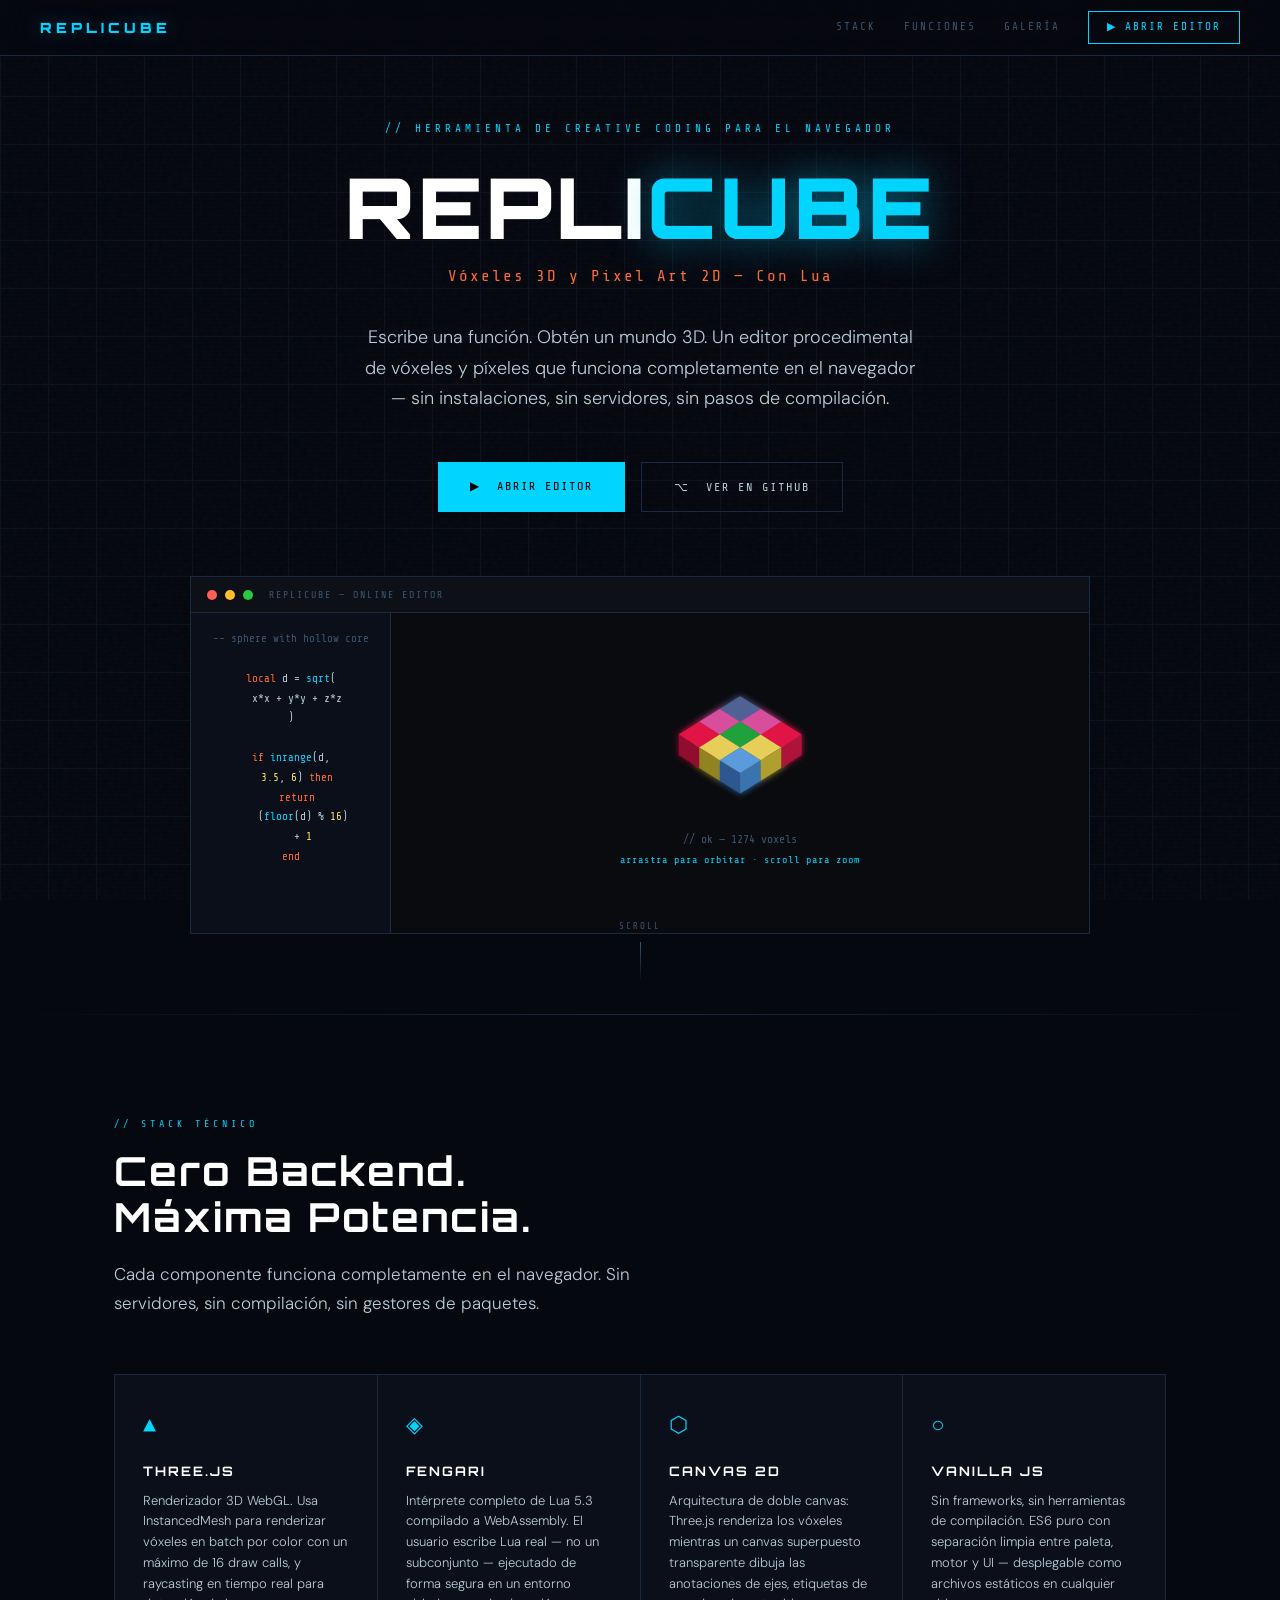
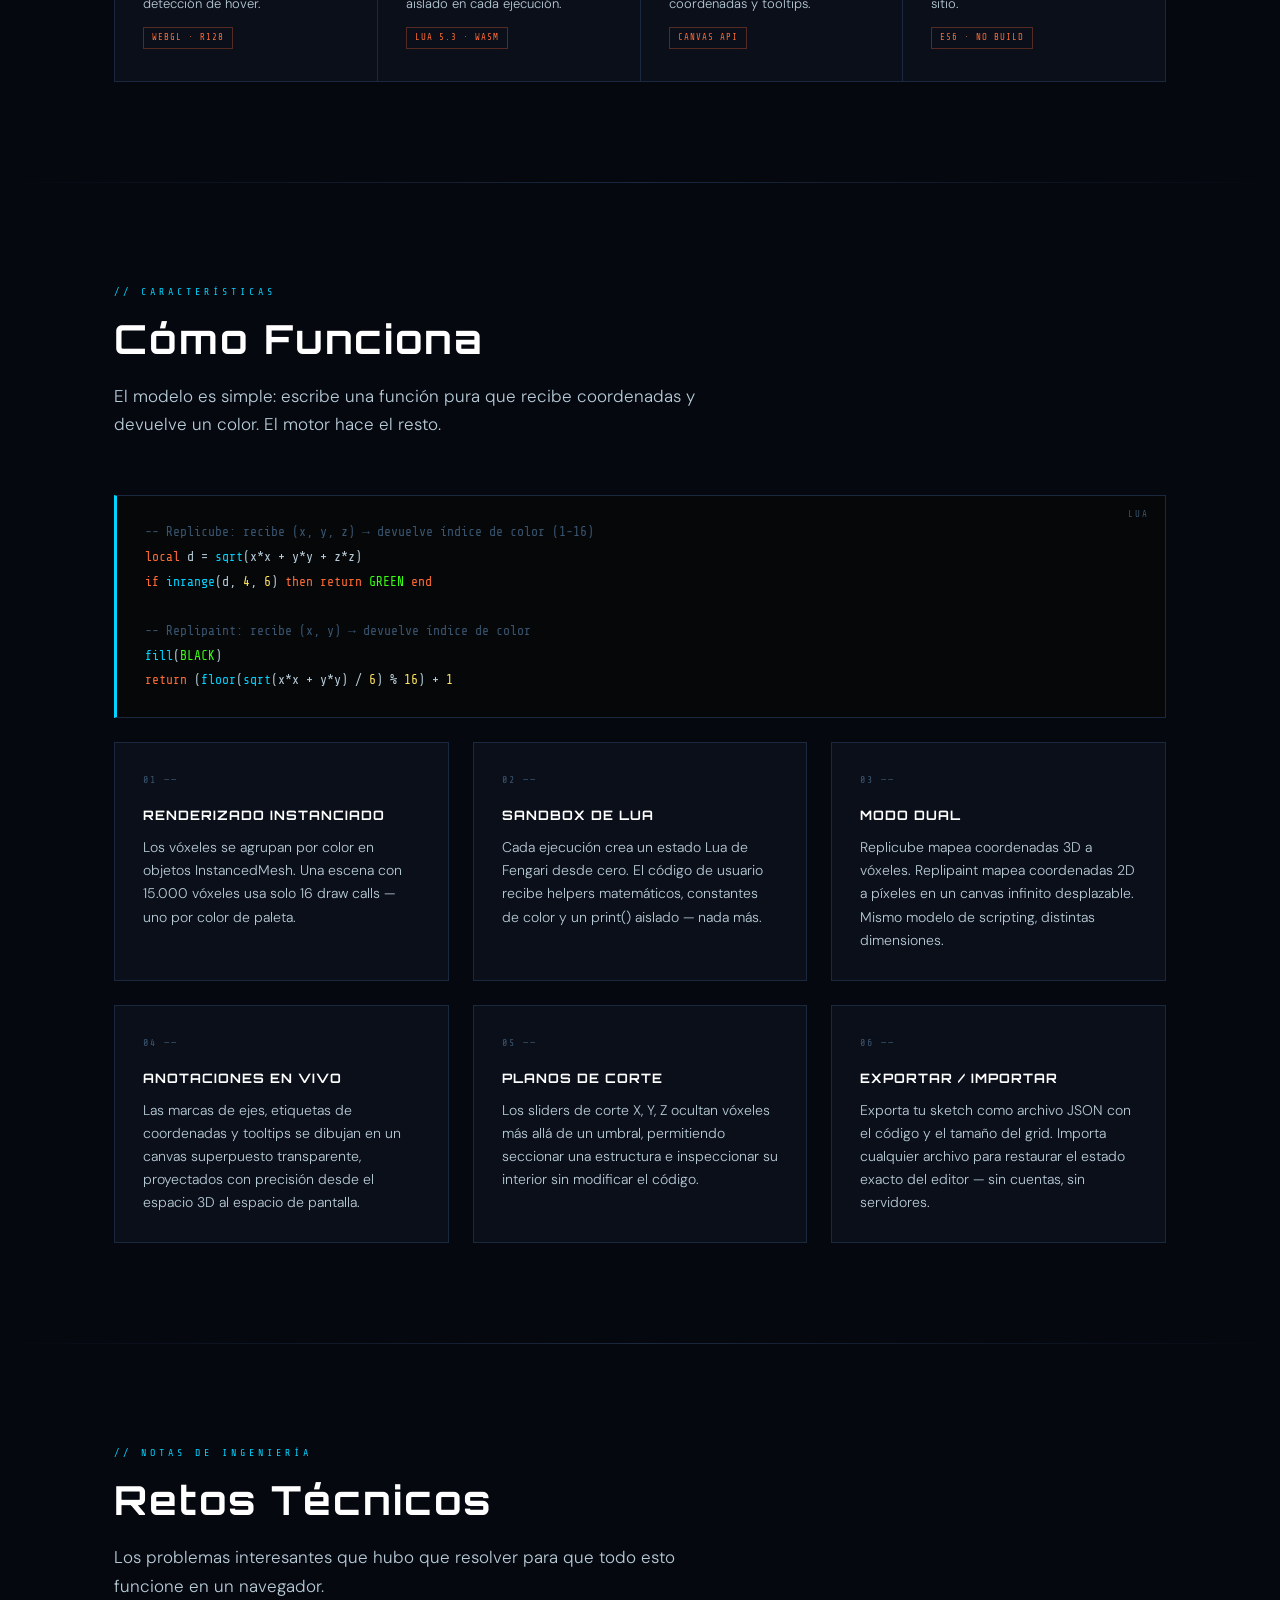
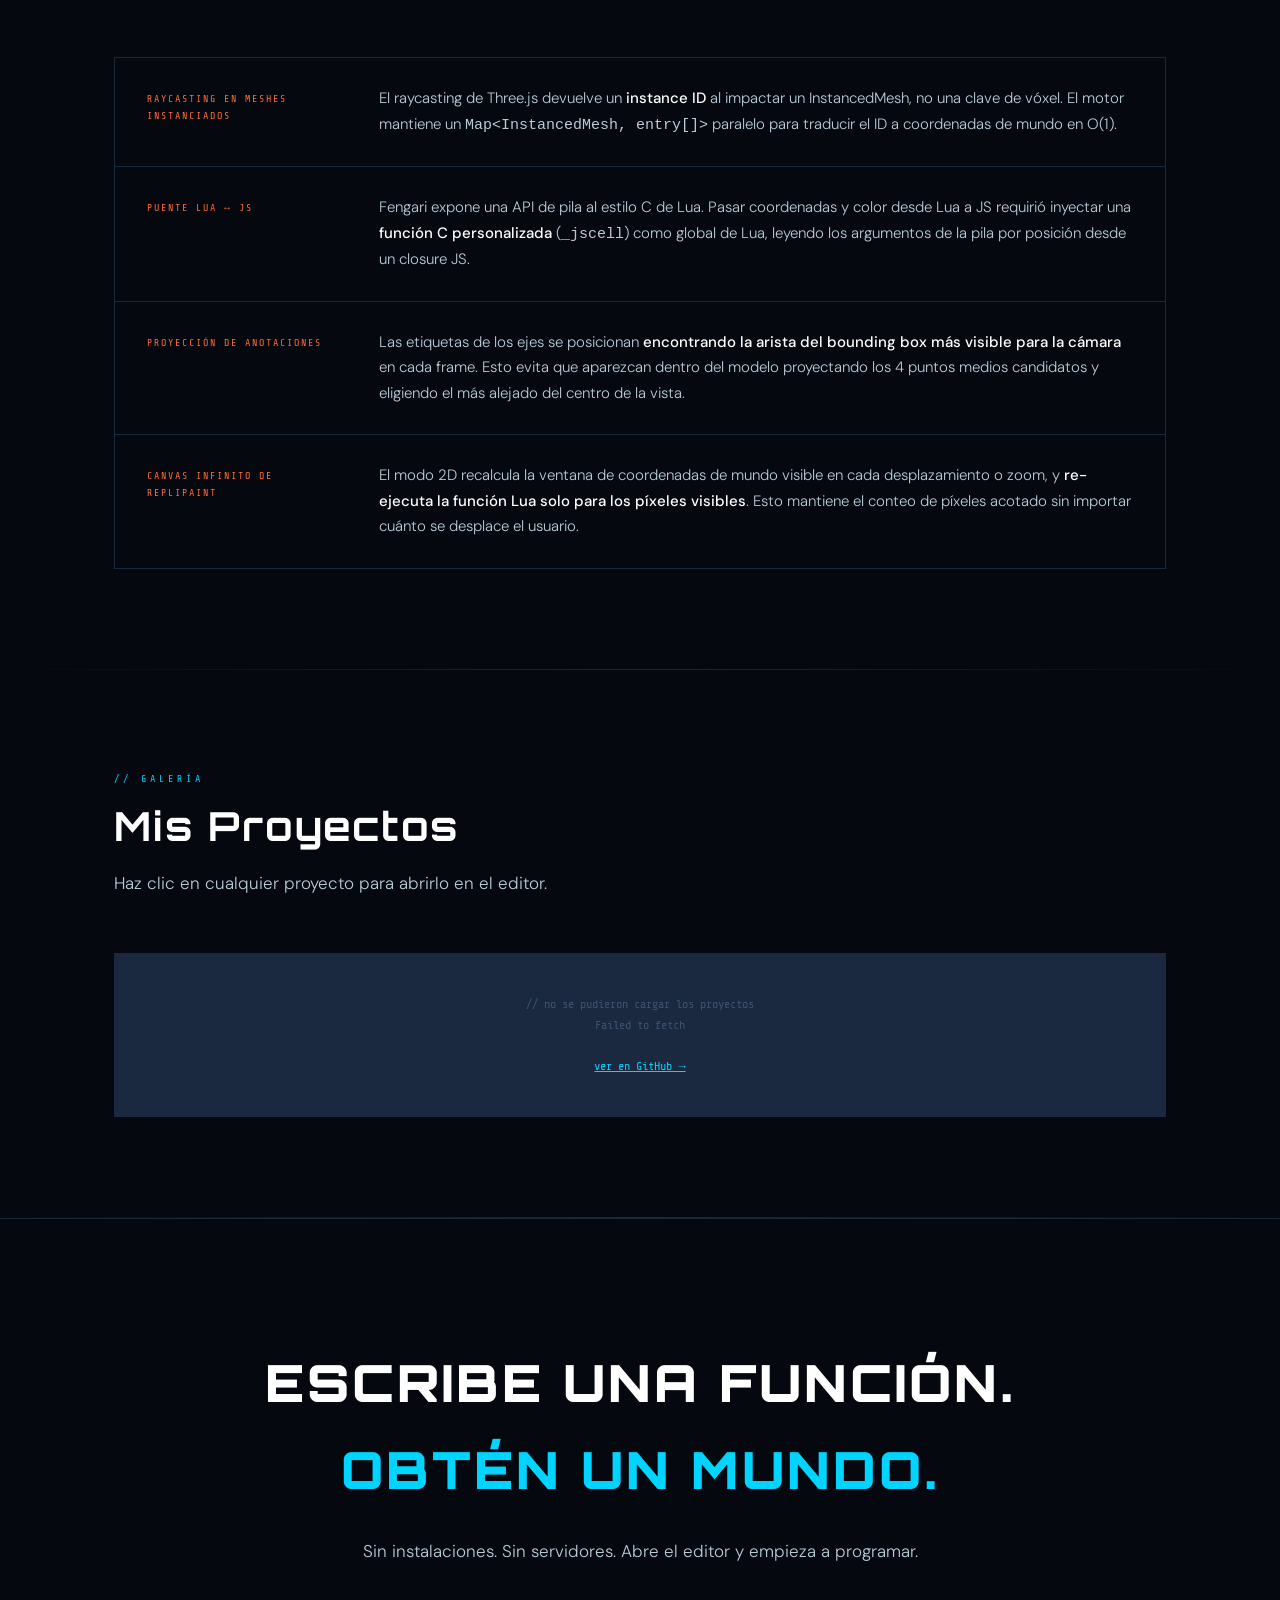
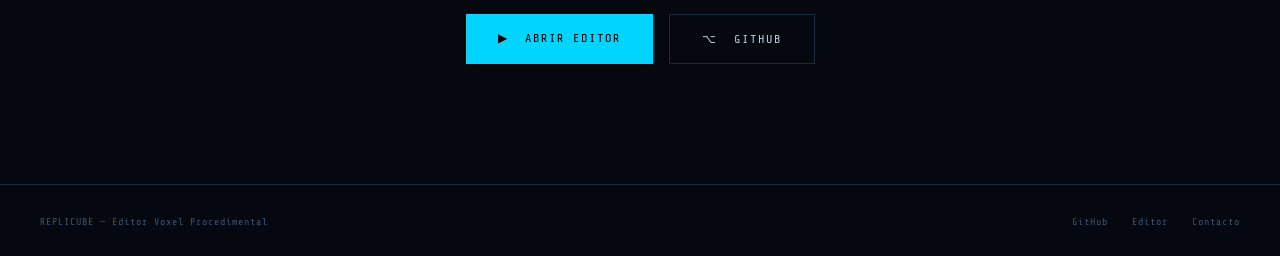
==== index.html @ 1201d5c5 "Traducción y fix en la galería de ejemplos" ====
<!DOCTYPE html>
<html lang="es">
<head>
<meta charset="UTF-8">
<meta name="viewport" content="width=device-width, initial-scale=1.0">
<title>Replicube — Editor Voxel y Pixel Procedimental</title>
<meta name="description" content="Editor procedimental de vóxeles 3D y píxeles 2D con scripting Lua, Three.js y WebGL. Sin instalación, funciona en el navegador.">
<link rel="preconnect" href="https://fonts.googleapis.com">
<link href="https://fonts.googleapis.com/css2?family=Orbitron:wght@700;900&family=Share+Tech+Mono&family=DM+Sans:wght@300;400;500&display=swap" rel="stylesheet">
<style>
*, *::before, *::after { box-sizing: border-box; margin: 0; padding: 0; }

:root {
  --bg:       #060810;
  --bg2:      #0b0f1a;
  --bg3:      #0f1520;
  --border:   #1a2840;
  --accent:   #00d4ff;
  --accent2:  #ff6b35;
  --green:    #39ff14;
  --text:     #b8ccd8;
  --dim:      #3a5570;
  --mono:     'Share Tech Mono', monospace;
  --title:    'Orbitron', sans-serif;
  --body:     'DM Sans', sans-serif;
}

html { scroll-behavior: smooth; }

body {
  background: var(--bg);
  color: var(--text);
  font-family: var(--body);
  font-size: 16px;
  line-height: 1.7;
  overflow-x: hidden;
}

/* ── NOISE OVERLAY ── */
body::before {
  content: '';
  position: fixed; inset: 0;
  background-image: url("data:image/svg+xml,%3Csvg viewBox='0 0 200 200' xmlns='http://www.w3.org/2000/svg'%3E%3Cfilter id='n'%3E%3CfeTurbulence type='fractalNoise' baseFrequency='0.9' numOctaves='4' stitchTiles='stitch'/%3E%3C/filter%3E%3Crect width='100%25' height='100%25' filter='url(%23n)' opacity='1'/%3E%3C/svg%3E");
  opacity: 0.025;
  pointer-events: none;
  z-index: 0;
}

/* ── SCANLINE ── */
body::after {
  content: '';
  position: fixed; inset: 0;
  background: repeating-linear-gradient(0deg, transparent, transparent 2px, rgba(0,0,0,0.03) 2px, rgba(0,0,0,0.03) 4px);
  pointer-events: none;
  z-index: 0;
}

/* ── GRID BACKGROUND ── */
.grid-bg {
  position: fixed; inset: 0;
  background-image:
    linear-gradient(var(--border) 1px, transparent 1px),
    linear-gradient(90deg, var(--border) 1px, transparent 1px);
  background-size: 48px 48px;
  opacity: 0.35;
  pointer-events: none;
  z-index: 0;
}

/* ── NAV ── */
nav {
  position: fixed; top: 0; left: 0; right: 0;
  height: 56px;
  display: flex; align-items: center; justify-content: space-between;
  padding: 0 40px;
  border-bottom: 1px solid var(--border);
  background: rgba(6,8,16,0.85);
  backdrop-filter: blur(12px);
  z-index: 100;
}

.nav-logo {
  font-family: var(--title);
  font-size: 14px;
  font-weight: 900;
  letter-spacing: 4px;
  color: var(--accent);
  text-decoration: none;
  text-shadow: 0 0 20px rgba(0,212,255,0.4);
}

.nav-links { display: flex; gap: 28px; align-items: center; }

.nav-links a {
  font-family: var(--mono);
  font-size: 11px;
  letter-spacing: 2px;
  text-transform: uppercase;
  color: var(--dim);
  text-decoration: none;
  transition: color .2s;
}
.nav-links a:hover { color: var(--accent); }

.nav-cta {
  font-family: var(--mono);
  font-size: 11px;
  letter-spacing: 2px;
  text-transform: uppercase;
  color: var(--accent) !important;
  border: 1px solid var(--accent);
  padding: 6px 18px;
  transition: background .2s, box-shadow .2s !important;
}
.nav-cta:hover {
  background: rgba(0,212,255,0.1) !important;
  box-shadow: 0 0 16px rgba(0,212,255,0.2) !important;
}

/* ── HERO ── */
.hero {
  position: relative;
  min-height: 100vh;
  display: flex; flex-direction: column;
  align-items: center; justify-content: center;
  text-align: center;
  padding: 120px 24px 80px;
  z-index: 1;
}

.hero-eyebrow {
  font-family: var(--mono);
  font-size: 11px;
  letter-spacing: 4px;
  text-transform: uppercase;
  color: var(--accent);
  margin-bottom: 24px;
  opacity: 0;
  animation: fadeUp .8s .2s forwards;
}

.hero-title {
  font-family: var(--title);
  font-size: clamp(40px, 7vw, 84px);
  font-weight: 900;
  letter-spacing: 4px;
  line-height: 1.05;
  color: #fff;
  margin-bottom: 12px;
  opacity: 0;
  animation: fadeUp .8s .35s forwards;
}

.hero-title span {
  color: var(--accent);
  text-shadow: 0 0 40px rgba(0,212,255,0.5);
}

.hero-subtitle-mono {
  font-family: var(--mono);
  font-size: clamp(12px, 1.5vw, 16px);
  color: var(--accent2);
  letter-spacing: 2px;
  margin-bottom: 32px;
  opacity: 0;
  animation: fadeUp .8s .5s forwards;
}

.hero-desc {
  font-size: 18px;
  font-weight: 300;
  color: var(--text);
  max-width: 560px;
  margin: 0 auto 48px;
  opacity: 0;
  animation: fadeUp .8s .65s forwards;
}

.hero-actions {
  display: flex; gap: 16px; flex-wrap: wrap; justify-content: center;
  opacity: 0;
  animation: fadeUp .8s .8s forwards;
}

.btn-primary {
  font-family: var(--mono);
  font-size: 12px;
  letter-spacing: 2px;
  text-transform: uppercase;
  color: #000;
  background: var(--accent);
  border: none;
  padding: 14px 32px;
  cursor: pointer;
  text-decoration: none;
  display: inline-block;
  transition: box-shadow .2s, transform .15s;
}
.btn-primary:hover {
  box-shadow: 0 0 30px rgba(0,212,255,0.5);
  transform: translateY(-1px);
}

.btn-secondary {
  font-family: var(--mono);
  font-size: 12px;
  letter-spacing: 2px;
  text-transform: uppercase;
  color: var(--text);
  background: transparent;
  border: 1px solid var(--border);
  padding: 14px 32px;
  cursor: pointer;
  text-decoration: none;
  display: inline-block;
  transition: border-color .2s, color .2s;
}
.btn-secondary:hover { border-color: var(--accent); color: var(--accent); }

/* ── EDITOR PREVIEW FRAME ── */
.preview-frame {
  position: relative;
  width: min(900px, 92vw);
  margin: 64px auto 0;
  opacity: 0;
  animation: fadeUp .8s 1s forwards;
}

.preview-window {
  background: var(--bg2);
  border: 1px solid var(--border);
  overflow: hidden;
}

.preview-titlebar {
  height: 36px;
  background: #0d1117;
  border-bottom: 1px solid var(--border);
  display: flex; align-items: center;
  padding: 0 16px;
  gap: 8px;
}

.preview-dot {
  width: 10px; height: 10px;
  border-radius: 50%;
}

.preview-titlebar-text {
  font-family: var(--mono);
  font-size: 10px;
  letter-spacing: 2px;
  color: var(--dim);
  margin-left: 8px;
}

.preview-body {
  display: grid;
  grid-template-columns: 200px 1fr;
  height: 320px;
}

.preview-editor-pane {
  border-right: 1px solid var(--border);
  padding: 16px;
  font-family: var(--mono);
  font-size: 11px;
  line-height: 1.8;
  overflow: hidden;
}

.code-comment { color: #3a5570; }
.code-keyword { color: #ff6b35; }
.code-fn { color: #00d4ff; }
.code-number { color: #ffe461; }
.code-string { color: #39ff14; }

.preview-viewport {
  background: #090b0f;
  display: flex; align-items: center; justify-content: center;
  position: relative;
  overflow: hidden;
}

.voxel-preview-svg { width: 80%; height: 80%; }

/* ── SCROLL INDICATOR ── */
.scroll-hint {
  position: absolute;
  bottom: 32px; left: 50%;
  transform: translateX(-50%);
  display: flex; flex-direction: column; align-items: center; gap: 8px;
  font-family: var(--mono); font-size: 9px; letter-spacing: 2px;
  color: var(--dim);
  animation: pulse 2s ease-in-out infinite;
}
.scroll-hint::after {
  content: '';
  width: 1px; height: 40px;
  background: linear-gradient(var(--dim), transparent);
  animation: growLine 2s ease-in-out infinite;
}

/* ── SECTIONS ── */
section {
  position: relative;
  z-index: 1;
  padding: 100px 24px;
  max-width: 1100px;
  margin: 0 auto;
}

.section-label {
  font-family: var(--mono);
  font-size: 10px;
  letter-spacing: 4px;
  text-transform: uppercase;
  color: var(--accent);
  margin-bottom: 16px;
  display: block;
}

.section-title {
  font-family: var(--title);
  font-size: clamp(24px, 3.5vw, 40px);
  font-weight: 700;
  letter-spacing: 2px;
  color: #fff;
  margin-bottom: 20px;
  line-height: 1.15;
}

.section-desc {
  font-size: 17px;
  font-weight: 300;
  color: var(--text);
  max-width: 600px;
  margin-bottom: 56px;
}

/* ── TECH STACK ── */
.stack-grid {
  display: grid;
  grid-template-columns: repeat(auto-fit, minmax(240px, 1fr));
  gap: 1px;
  border: 1px solid var(--border);
  background: var(--border);
}

.stack-card {
  background: var(--bg2);
  padding: 32px 28px;
  transition: background .2s;
}
.stack-card:hover { background: var(--bg3); }

.stack-icon {
  font-family: var(--mono);
  font-size: 22px;
  color: var(--accent);
  margin-bottom: 16px;
  display: block;
}

.stack-name {
  font-family: var(--title);
  font-size: 13px;
  font-weight: 700;
  letter-spacing: 2px;
  color: #fff;
  margin-bottom: 8px;
}

.stack-desc {
  font-size: 13px;
  font-weight: 300;
  color: var(--text);
  line-height: 1.6;
}

.stack-tag {
  display: inline-block;
  font-family: var(--mono);
  font-size: 9px;
  letter-spacing: 1px;
  text-transform: uppercase;
  color: var(--accent2);
  border: 1px solid rgba(255,107,53,0.3);
  padding: 2px 8px;
  margin-top: 12px;
}

/* ── FEATURES ── */
.features-grid {
  display: grid;
  grid-template-columns: repeat(auto-fit, minmax(300px, 1fr));
  gap: 24px;
}

.feature-card {
  background: var(--bg2);
  border: 1px solid var(--border);
  padding: 28px;
  position: relative;
  overflow: hidden;
  transition: border-color .25s, transform .2s;
}
.feature-card:hover {
  border-color: rgba(0,212,255,0.3);
  transform: translateY(-2px);
}
.feature-card::before {
  content: '';
  position: absolute; top: 0; left: 0; right: 0;
  height: 2px;
  background: linear-gradient(90deg, transparent, var(--accent), transparent);
  opacity: 0;
  transition: opacity .25s;
}
.feature-card:hover::before { opacity: 1; }

.feature-num {
  font-family: var(--mono);
  font-size: 10px;
  color: var(--dim);
  letter-spacing: 2px;
  margin-bottom: 16px;
}

.feature-title {
  font-family: var(--title);
  font-size: 13px;
  font-weight: 700;
  letter-spacing: 1px;
  color: #fff;
  margin-bottom: 10px;
}

.feature-desc {
  font-size: 14px;
  font-weight: 300;
  color: var(--text);
  line-height: 1.65;
}

/* ── CODE SNIPPET ── */
.code-block {
  background: #050709;
  border: 1px solid var(--border);
  border-left: 3px solid var(--accent);
  padding: 24px 28px;
  font-family: var(--mono);
  font-size: 13px;
  line-height: 1.9;
  overflow-x: auto;
  margin: 24px 0;
  position: relative;
}

.code-block::before {
  content: attr(data-lang);
  position: absolute; top: 10px; right: 16px;
  font-size: 9px; letter-spacing: 2px;
  color: var(--dim); text-transform: uppercase;
}

/* ── CHALLENGES ── */
.challenges-list {
  display: flex;
  flex-direction: column;
  gap: 0;
  border: 1px solid var(--border);
}

.challenge-item {
  padding: 28px 32px;
  border-bottom: 1px solid var(--border);
  display: grid;
  grid-template-columns: 200px 1fr;
  gap: 32px;
  transition: background .2s;
}
.challenge-item:last-child { border-bottom: none; }
.challenge-item:hover { background: var(--bg2); }

.challenge-label {
  font-family: var(--mono);
  font-size: 10px;
  letter-spacing: 2px;
  text-transform: uppercase;
  color: var(--accent2);
  padding-top: 4px;
}

.challenge-text {
  font-size: 15px;
  font-weight: 300;
  color: var(--text);
  line-height: 1.7;
}

.challenge-text strong {
  color: #fff;
  font-weight: 500;
}

/* ── GALLERY / EXAMPLES ── */
.examples-grid {
  display: grid;
  grid-template-columns: repeat(auto-fit, minmax(280px, 1fr));
  gap: 1px;
  background: var(--border);
  border: 1px solid var(--border);
}

.example-card {
  background: var(--bg2);
  padding: 0;
  display: flex; flex-direction: column;
  text-decoration: none;
  transition: background .2s;
  overflow: hidden;
}
.example-card:hover { background: var(--bg3); }

.example-preview {
  height: 180px;
  background: #090b0f;
  display: flex; align-items: center; justify-content: center;
  border-bottom: 1px solid var(--border);
  font-size: 48px;
  position: relative;
  overflow: hidden;
}

.example-preview svg { width: 100px; height: 100px; }

.example-info { padding: 20px 22px; }

.example-name {
  font-family: var(--title);
  font-size: 11px;
  font-weight: 700;
  letter-spacing: 2px;
  color: #fff;
  margin-bottom: 6px;
}

.example-code {
  font-family: var(--mono);
  font-size: 10px;
  color: var(--dim);
  line-height: 1.6;
  overflow: hidden;
  display: -webkit-box;
  -webkit-line-clamp: 2;
  -webkit-box-orient: vertical;
}

.example-tag {
  display: inline-block;
  font-family: var(--mono);
  font-size: 9px;
  letter-spacing: 1px;
  color: var(--accent);
  margin-top: 10px;
  text-transform: uppercase;
}

/* ── CTA FOOTER ── */
.cta-section {
  position: relative;
  z-index: 1;
  text-align: center;
  padding: 120px 24px;
  border-top: 1px solid var(--border);
}

.cta-title {
  font-family: var(--title);
  font-size: clamp(28px, 4vw, 52px);
  font-weight: 900;
  letter-spacing: 3px;
  color: #fff;
  margin-bottom: 24px;
}

.cta-title span { color: var(--accent); }

.cta-sub {
  font-size: 17px;
  font-weight: 300;
  color: var(--text);
  margin-bottom: 48px;
}

/* ── FOOTER ── */
footer {
  position: relative;
  z-index: 1;
  border-top: 1px solid var(--border);
  padding: 28px 40px;
  display: flex; align-items: center; justify-content: space-between;
  font-family: var(--mono);
  font-size: 10px;
  letter-spacing: 1px;
  color: var(--dim);
}

.footer-links { display: flex; gap: 24px; }
.footer-links a { color: var(--dim); text-decoration: none; transition: color .2s; }
.footer-links a:hover { color: var(--accent); }

/* ── SEPARATOR ── */
.sep {
  display: block;
  width: 100%;
  height: 1px;
  background: linear-gradient(90deg, transparent, var(--border), transparent);
  margin: 0;
}

/* ── ANIMATIONS ── */
@keyframes fadeUp {
  from { opacity: 0; transform: translateY(24px); }
  to   { opacity: 1; transform: translateY(0); }
}

@keyframes pulse {
  0%, 100% { opacity: 0.4; }
  50%       { opacity: 1; }
}

@keyframes growLine {
  0%, 100% { transform: scaleY(0); transform-origin: top; }
  50%       { transform: scaleY(1); transform-origin: top; }
}

@keyframes float {
  0%, 100% { transform: translateY(0); }
  50%       { transform: translateY(-8px); }
}

.float { animation: float 4s ease-in-out infinite; }

/* Reveal on scroll */
.reveal {
  opacity: 0;
  transform: translateY(32px);
  transition: opacity .7s, transform .7s;
}
.reveal.visible {
  opacity: 1;
  transform: translateY(0);
}

/* ── RESPONSIVE ── */
@media (max-width: 640px) {
  nav { padding: 0 20px; }
  .nav-links a:not(.nav-cta) { display: none; }
  .challenge-item { grid-template-columns: 1fr; gap: 8px; }
  footer { flex-direction: column; gap: 16px; text-align: center; }
}
</style>
</head>
<body>

<div class="grid-bg"></div>

<!-- NAV -->
<nav>
  <a href="#" class="nav-logo">REPLICUBE</a>
  <div class="nav-links">
    <a href="#stack">Stack</a>
    <a href="#features">Funciones</a>
    <a href="#examples">Galería</a>
    <a href="editor/index.html" class="nav-cta">▶ Abrir Editor</a>
  </div>
</nav>

<!-- HERO -->
<div class="hero">
  <p class="hero-eyebrow">// Herramienta de creative coding para el navegador</p>
  <h1 class="hero-title">REPLI<span>CUBE</span></h1>
  <p class="hero-subtitle-mono">Vóxeles 3D y Pixel Art 2D — Con Lua</p>
  <p class="hero-desc">
    Escribe una función. Obtén un mundo 3D. Un editor procedimental de vóxeles y píxeles que funciona completamente en el navegador — sin instalaciones, sin servidores, sin pasos de compilación.
  </p>
  <div class="hero-actions">
    <a href="editor/index.html" class="btn-primary">▶ &nbsp;Abrir Editor</a>
    <a href="https://github.com/miguelgomez75/Cc" target="_blank" class="btn-secondary">⌥ &nbsp;Ver en GitHub</a>
  </div>

  <!-- Editor Preview Mockup -->
  <div class="preview-frame">
    <div class="preview-window">
      <div class="preview-titlebar">
        <div class="preview-dot" style="background:#ff5f57"></div>
        <div class="preview-dot" style="background:#ffbd2e"></div>
        <div class="preview-dot" style="background:#28c840"></div>
        <span class="preview-titlebar-text">REPLICUBE — ONLINE EDITOR</span>
      </div>
      <div class="preview-body">
        <div class="preview-editor-pane">
          <div class="code-comment">-- sphere with hollow core</div>
          <br>
          <div><span class="code-keyword">local</span> d = <span class="code-fn">sqrt</span>(</div>
          <div>&nbsp;&nbsp;x*x + y*y + z*z</div>
          <div>)</div>
          <br>
          <div><span class="code-keyword">if</span> <span class="code-fn">inrange</span>(d,</div>
          <div>&nbsp;&nbsp;<span class="code-number">3.5</span>, <span class="code-number">6</span>) <span class="code-keyword">then</span></div>
          <div>&nbsp;&nbsp;<span class="code-keyword">return</span></div>
          <div>&nbsp;&nbsp;&nbsp;&nbsp;(<span class="code-fn">floor</span>(d) % <span class="code-number">16</span>)</div>
          <div>&nbsp;&nbsp;&nbsp;&nbsp;+ <span class="code-number">1</span></div>
          <div><span class="code-keyword">end</span></div>
        </div>
        <div class="preview-viewport">
          <!-- Isometric voxel preview SVG -->
          <svg class="voxel-preview-svg float" viewBox="0 0 200 200" xmlns="http://www.w3.org/2000/svg">
            <defs>
              <filter id="glow"><feGaussianBlur stdDeviation="3" result="blur"/><feMerge><feMergeNode in="blur"/><feMergeNode in="SourceGraphic"/></feMerge></filter>
            </defs>
            <!-- Isometric voxels forming a sphere shape -->
            <!-- Row 1 top -->
            <g filter="url(#glow)" opacity="0.9">
              <!-- top face, side face, right face pattern for each cube -->
              <!-- cube (0,2) -->
              <polygon points="100,40 116,50 100,60 84,50" fill="#596ca3"/>
              <polygon points="84,50 100,60 100,76 84,66" fill="#3a4a7a"/>
              <polygon points="100,60 116,50 116,66 100,76" fill="#2c3ac1"/>
              <!-- cube (1,1) -->
              <polygon points="116,50 132,60 116,70 100,60" fill="#ee57ad"/>
              <polygon points="100,60 116,70 116,86 100,76" fill="#a33a78"/>
              <polygon points="116,70 132,60 132,76 116,86" fill="#c44090"/>
              <!-- cube (-1,1) -->
              <polygon points="84,50 100,60 84,70 68,60" fill="#ee57ad"/>
              <polygon points="68,60 84,70 84,86 68,76" fill="#a33a78"/>
              <polygon points="84,70 100,60 100,76 84,86" fill="#c44090"/>
              <!-- cube (0,0) -->
              <polygon points="100,60 116,70 100,80 84,70" fill="#22b341"/>
              <polygon points="84,70 100,80 100,96 84,86" fill="#155a28"/>
              <polygon points="100,80 116,70 116,86 100,96" fill="#1a8033"/>
              <!-- cube (2,0) -->
              <polygon points="132,60 148,70 132,80 116,70" fill="#fa194e"/>
              <polygon points="116,70 132,80 132,96 116,86" fill="#a01030"/>
              <polygon points="132,80 148,70 148,86 132,96" fill="#c01540"/>
              <!-- cube (-2,0) -->
              <polygon points="68,60 84,70 68,80 52,70" fill="#fa194e"/>
              <polygon points="52,70 68,80 68,96 52,86" fill="#a01030"/>
              <polygon points="68,80 84,70 84,86 68,96" fill="#c01540"/>
              <!-- cube (1,-1) -->
              <polygon points="116,70 132,80 116,90 100,80" fill="#ffe461"/>
              <polygon points="100,80 116,90 116,106 100,96" fill="#a09020"/>
              <polygon points="116,90 132,80 132,96 116,106" fill="#c0b030"/>
              <!-- cube (-1,-1) -->
              <polygon points="84,70 100,80 84,90 68,80" fill="#ffe461"/>
              <polygon points="68,80 84,90 84,106 68,96" fill="#a09020"/>
              <polygon points="84,90 100,80 100,96 84,106" fill="#c0b030"/>
              <!-- cube (0,-2) -->
              <polygon points="100,80 116,90 100,100 84,90" fill="#65abf2"/>
              <polygon points="84,90 100,100 100,116 84,106" fill="#3060a0"/>
              <polygon points="100,100 116,90 116,106 100,116" fill="#4080c0"/>
            </g>
            <!-- Console output text -->
            <text x="100" y="155" text-anchor="middle" fill="#3a5570" font-family="'Share Tech Mono',monospace" font-size="9">// ok — 1274 voxels</text>
            <text x="100" y="170" text-anchor="middle" fill="#00d4ff" font-family="'Share Tech Mono',monospace" font-size="8">arrastra para orbitar · scroll para zoom</text>
          </svg>
        </div>
      </div>
    </div>
  </div>

  <div class="scroll-hint">SCROLL</div>
</div>

<span class="sep"></span>

<!-- TECH STACK -->
<section id="stack">
  <div class="reveal">
    <span class="section-label">// stack técnico</span>
    <h2 class="section-title">Cero Backend.<br>Máxima Potencia.</h2>
    <p class="section-desc">Cada componente funciona completamente en el navegador. Sin servidores, sin compilación, sin gestores de paquetes.</p>
  </div>
  <div class="stack-grid reveal">
    <div class="stack-card">
      <span class="stack-icon">▲</span>
      <div class="stack-name">THREE.JS</div>
      <div class="stack-desc">Renderizador 3D WebGL. Usa InstancedMesh para renderizar vóxeles en batch por color con un máximo de 16 draw calls, y raycasting en tiempo real para detección de hover.</div>
      <span class="stack-tag">WebGL · r128</span>
    </div>
    <div class="stack-card">
      <span class="stack-icon">◈</span>
      <div class="stack-name">FENGARI</div>
      <div class="stack-desc">Intérprete completo de Lua 5.3 compilado a WebAssembly. El usuario escribe Lua real — no un subconjunto — ejecutado de forma segura en un entorno aislado en cada ejecución.</div>
      <span class="stack-tag">Lua 5.3 · WASM</span>
    </div>
    <div class="stack-card">
      <span class="stack-icon">⬡</span>
      <div class="stack-name">CANVAS 2D</div>
      <div class="stack-desc">Arquitectura de doble canvas: Three.js renderiza los vóxeles mientras un canvas superpuesto transparente dibuja las anotaciones de ejes, etiquetas de coordenadas y tooltips.</div>
      <span class="stack-tag">Canvas API</span>
    </div>
    <div class="stack-card">
      <span class="stack-icon">○</span>
      <div class="stack-name">VANILLA JS</div>
      <div class="stack-desc">Sin frameworks, sin herramientas de compilación. ES6 puro con separación limpia entre paleta, motor y UI — desplegable como archivos estáticos en cualquier sitio.</div>
      <span class="stack-tag">ES6 · No Build</span>
    </div>
  </div>
</section>

<span class="sep"></span>

<!-- FEATURES -->
<section id="features">
  <div class="reveal">
    <span class="section-label">// características</span>
    <h2 class="section-title">Cómo Funciona</h2>
    <p class="section-desc">El modelo es simple: escribe una función pura que recibe coordenadas y devuelve un color. El motor hace el resto.</p>
  </div>

  <div class="code-block reveal" data-lang="lua">
    <span class="code-comment">-- Replicube: recibe (x, y, z) → devuelve índice de color (1-16)</span><br>
    <span class="code-keyword">local</span> d = <span class="code-fn">sqrt</span>(x*x + y*y + z*z)<br>
    <span class="code-keyword">if</span> <span class="code-fn">inrange</span>(d, <span class="code-number">4</span>, <span class="code-number">6</span>) <span class="code-keyword">then</span> <span class="code-keyword">return</span> <span class="code-string">GREEN</span> <span class="code-keyword">end</span><br><br>
    <span class="code-comment">-- Replipaint: recibe (x, y) → devuelve índice de color</span><br>
    <span class="code-fn">fill</span>(<span class="code-string">BLACK</span>)<br>
    <span class="code-keyword">return</span> (<span class="code-fn">floor</span>(<span class="code-fn">sqrt</span>(x*x + y*y) / <span class="code-number">6</span>) % <span class="code-number">16</span>) + <span class="code-number">1</span>
  </div>

  <div class="features-grid reveal">
    <div class="feature-card">
      <div class="feature-num">01 ——</div>
      <div class="feature-title">RENDERIZADO INSTANCIADO</div>
      <div class="feature-desc">Los vóxeles se agrupan por color en objetos InstancedMesh. Una escena con 15.000 vóxeles usa solo 16 draw calls — uno por color de paleta.</div>
    </div>
    <div class="feature-card">
      <div class="feature-num">02 ——</div>
      <div class="feature-title">SANDBOX DE LUA</div>
      <div class="feature-desc">Cada ejecución crea un estado Lua de Fengari desde cero. El código de usuario recibe helpers matemáticos, constantes de color y un print() aislado — nada más.</div>
    </div>
    <div class="feature-card">
      <div class="feature-num">03 ——</div>
      <div class="feature-title">MODO DUAL</div>
      <div class="feature-desc">Replicube mapea coordenadas 3D a vóxeles. Replipaint mapea coordenadas 2D a píxeles en un canvas infinito desplazable. Mismo modelo de scripting, distintas dimensiones.</div>
    </div>
    <div class="feature-card">
      <div class="feature-num">04 ——</div>
      <div class="feature-title">ANOTACIONES EN VIVO</div>
      <div class="feature-desc">Las marcas de ejes, etiquetas de coordenadas y tooltips se dibujan en un canvas superpuesto transparente, proyectados con precisión desde el espacio 3D al espacio de pantalla.</div>
    </div>
    <div class="feature-card">
      <div class="feature-num">05 ——</div>
      <div class="feature-title">PLANOS DE CORTE</div>
      <div class="feature-desc">Los sliders de corte X, Y, Z ocultan vóxeles más allá de un umbral, permitiendo seccionar una estructura e inspeccionar su interior sin modificar el código.</div>
    </div>
    <div class="feature-card">
      <div class="feature-num">06 ——</div>
      <div class="feature-title">EXPORTAR / IMPORTAR</div>
      <div class="feature-desc">Exporta tu sketch como archivo JSON con el código y el tamaño del grid. Importa cualquier archivo para restaurar el estado exacto del editor — sin cuentas, sin servidores.</div>
    </div>
  </div>
</section>

<span class="sep"></span>

<!-- CHALLENGES -->
<section id="challenges">
  <div class="reveal">
    <span class="section-label">// notas de ingeniería</span>
    <h2 class="section-title">Retos Técnicos</h2>
    <p class="section-desc">Los problemas interesantes que hubo que resolver para que todo esto funcione en un navegador.</p>
  </div>
  <div class="challenges-list reveal">
    <div class="challenge-item">
      <div class="challenge-label">Raycasting en meshes instanciados</div>
      <div class="challenge-text">El raycasting de Three.js devuelve un <strong>instance ID</strong> al impactar un InstancedMesh, no una clave de vóxel. El motor mantiene un <code>Map&lt;InstancedMesh, entry[]&gt;</code> paralelo para traducir el ID a coordenadas de mundo en O(1).</div>
    </div>
    <div class="challenge-item">
      <div class="challenge-label">Puente Lua ↔ JS</div>
      <div class="challenge-text">Fengari expone una API de pila al estilo C de Lua. Pasar coordenadas y color desde Lua a JS requirió inyectar una <strong>función C personalizada</strong> (<code>_jscell</code>) como global de Lua, leyendo los argumentos de la pila por posición desde un closure JS.</div>
    </div>
    <div class="challenge-item">
      <div class="challenge-label">Proyección de anotaciones</div>
      <div class="challenge-text">Las etiquetas de los ejes se posicionan <strong>encontrando la arista del bounding box más visible para la cámara</strong> en cada frame. Esto evita que aparezcan dentro del modelo proyectando los 4 puntos medios candidatos y eligiendo el más alejado del centro de la vista.</div>
    </div>
    <div class="challenge-item">
      <div class="challenge-label">Canvas infinito de Replipaint</div>
      <div class="challenge-text">El modo 2D recalcula la ventana de coordenadas de mundo visible en cada desplazamiento o zoom, y <strong>re-ejecuta la función Lua solo para los píxeles visibles</strong>. Esto mantiene el conteo de píxeles acotado sin importar cuánto se desplace el usuario.</div>
    </div>
  </div>
</section>

<span class="sep"></span>

<!-- EXAMPLES -->
<section id="examples">
  <div class="reveal">
    <span class="section-label">// galería</span>
    <h2 class="section-title">Mis Proyectos</h2>
    <p class="section-desc">Haz clic en cualquier proyecto para abrirlo en el editor.</p>
  </div>
  <div id="examples-grid" class="examples-grid reveal">
    <div class="gallery-loading">
      <span class="gallery-dot"></span><span class="gallery-dot"></span><span class="gallery-dot"></span>
    </div>
  </div>
</section>

<style>
.gallery-loading {
  grid-column: 1 / -1;
  display: flex; align-items: center; justify-content: center;
  gap: 8px; padding: 60px 0;
}
.gallery-dot {
  width: 6px; height: 6px; border-radius: 50%;
  background: var(--accent);
  animation: gdot 1.2s ease-in-out infinite;
}
.gallery-dot:nth-child(2) { animation-delay: .2s; }
.gallery-dot:nth-child(3) { animation-delay: .4s; }
@keyframes gdot {
  0%,80%,100% { opacity: 0.2; transform: scale(0.8); }
  40%          { opacity: 1;   transform: scale(1.2); }
}
.gallery-error {
  grid-column: 1 / -1;
  text-align: center; padding: 40px;
  font-family: var(--mono); font-size: 12px; color: var(--dim);
}
.example-mode-tag {
  display: inline-block;
  font-family: var(--mono); font-size: 9px; letter-spacing: 1px;
  text-transform: uppercase; padding: 2px 6px;
  border-radius: 2px; margin-bottom: 6px;
}
.example-mode-tag.replicube { background: rgba(0,212,255,0.1); color: var(--accent); }
.example-mode-tag.replipaint { background: rgba(255,107,53,0.1); color: var(--accent2); }
</style>

<script>
(async function loadGallery() {
  const REPO    = 'miguelgomez75/Cc';
  const BRANCH  = 'projects';
  const GRID    = document.getElementById('examples-grid');
  const API     = `https://api.github.com/repos/${REPO}/contents/?ref=${BRANCH}`;
  const RAW     = `https://raw.githubusercontent.com/${REPO}/${BRANCH}`;

  function folderToTitle(name) {
    // "001 Axis cube" → "AXIS CUBE"
    return name.replace(/^\d+\s*/, '').toUpperCase();
  }

  function codePreview(code) {
    // First non-comment, non-empty line
    const line = code.split('\n').find(l => l.trim() && !l.trim().startsWith('--'));
    return line ? line.trim().slice(0, 60) + (line.length > 60 ? '…' : '') : '';
  }

  try {
    const res = await fetch(API);
    if (!res.ok) throw new Error('GitHub API: ' + res.status);
    const entries = await res.json();

    const folders = entries
      .filter(e => e.type === 'dir')
      .sort((a, b) => a.name.localeCompare(b.name));

    if (!folders.length) throw new Error('No se encontraron proyectos');

    // Fetch all project JSONs in parallel
    const projects = await Promise.all(folders.map(async folder => {
      try {
        // Find the .json file: same name as folder slug or any .json
        const contentsRes = await fetch(`https://api.github.com/repos/${REPO}/contents/${encodeURIComponent(folder.name)}?ref=${BRANCH}`);
        const files = await contentsRes.json();
        const jsonFile = files.find(f => f.name.endsWith('.json'));
        if (!jsonFile) return null;

        const jsonRes = await fetch(`${RAW}/${encodeURIComponent(folder.name)}/${jsonFile.name}`);
        const data = await jsonRes.json();

        const previewUrl = `${RAW}/${encodeURIComponent(folder.name)}/preview.png`;
        const hash = btoa(JSON.stringify({ version: data.version || 1, mode: data.mode, gridSize: data.gridSize, code: data.code }));

        return { folder: folder.name, data, previewUrl, hash };
      } catch (e) {
        return null;
      }
    }));

    const valid = projects.filter(Boolean);
    if (!valid.length) throw new Error('No se pudieron cargar los proyectos');

    GRID.innerHTML = valid.map(({ folder, data, previewUrl, hash }) => `
      <a class="example-card" href="editor/index.html#${hash}" target="_blank">
        <div class="example-preview" style="background:#090b0f;">
          <img
            src="${previewUrl}"
            alt="${folderToTitle(folder)}"
            style="width:100%;height:100%;object-fit:cover;opacity:0.9;"
            onerror="this.style.display='none';this.nextElementSibling.style.display='flex';"
          />
          <div style="display:none;width:100%;height:100%;align-items:center;justify-content:center;font-family:var(--mono);font-size:28px;color:var(--dim);">⬛</div>
        </div>
        <div class="example-info">
          <span class="example-mode-tag ${data.mode || 'replicube'}">${data.mode || 'replicube'} · ${data.gridSize ? '±'+data.gridSize : ''}</span>
          <div class="example-name">${folderToTitle(folder)}</div>
          <div class="example-code">${codePreview(data.code || '')}</div>
          <span class="example-tag">→ Open in editor</span>
        </div>
      </a>
    `).join('');

    // Re-trigger reveal observer for newly added cards
    document.querySelectorAll('.example-card').forEach(el => {
      el.style.opacity = '1';
    });

  } catch (err) {
    GRID.innerHTML = `<div class="gallery-error">// no se pudieron cargar los proyectos<br>${err.message}<br><br><a href="https://github.com/${REPO}/tree/${BRANCH}" target="_blank" style="color:var(--accent)">ver en GitHub →</a></div>`;
  }
})();
</script>

<span class="sep"></span>

<!-- CTA -->
<div class="cta-section reveal">
  <h2 class="cta-title">ESCRIBE UNA FUNCIÓN.<br><span>OBTÉN UN MUNDO.</span></h2>
  <p class="cta-sub">Sin instalaciones. Sin servidores. Abre el editor y empieza a programar.</p>
  <div style="display:flex;gap:16px;justify-content:center;flex-wrap:wrap">
    <a href="editor/index.html" class="btn-primary">▶ &nbsp;Abrir Editor</a>
    <a href="https://github.com/miguelgomez75/Cc" target="_blank" class="btn-secondary">⌥ &nbsp;GitHub</a>
  </div>
</div>

<!-- FOOTER -->
<footer>
  <span>REPLICUBE — Editor Voxel Procedimental</span>
  <div class="footer-links">
    <a href="https://github.com/miguelgomez75/Cc" target="_blank">GitHub</a>
    <a href="editor/index.html" target="_blank">Editor</a>
    <a href="mailto:you@email.com">Contacto</a>
  </div>
</footer>

<script>
// Scroll reveal
const observer = new IntersectionObserver(entries => {
  entries.forEach(e => { if (e.isIntersecting) e.target.classList.add('visible'); });
}, { threshold: 0.12 });
document.querySelectorAll('.reveal').forEach(el => observer.observe(el));
</script>
</body>
</html>
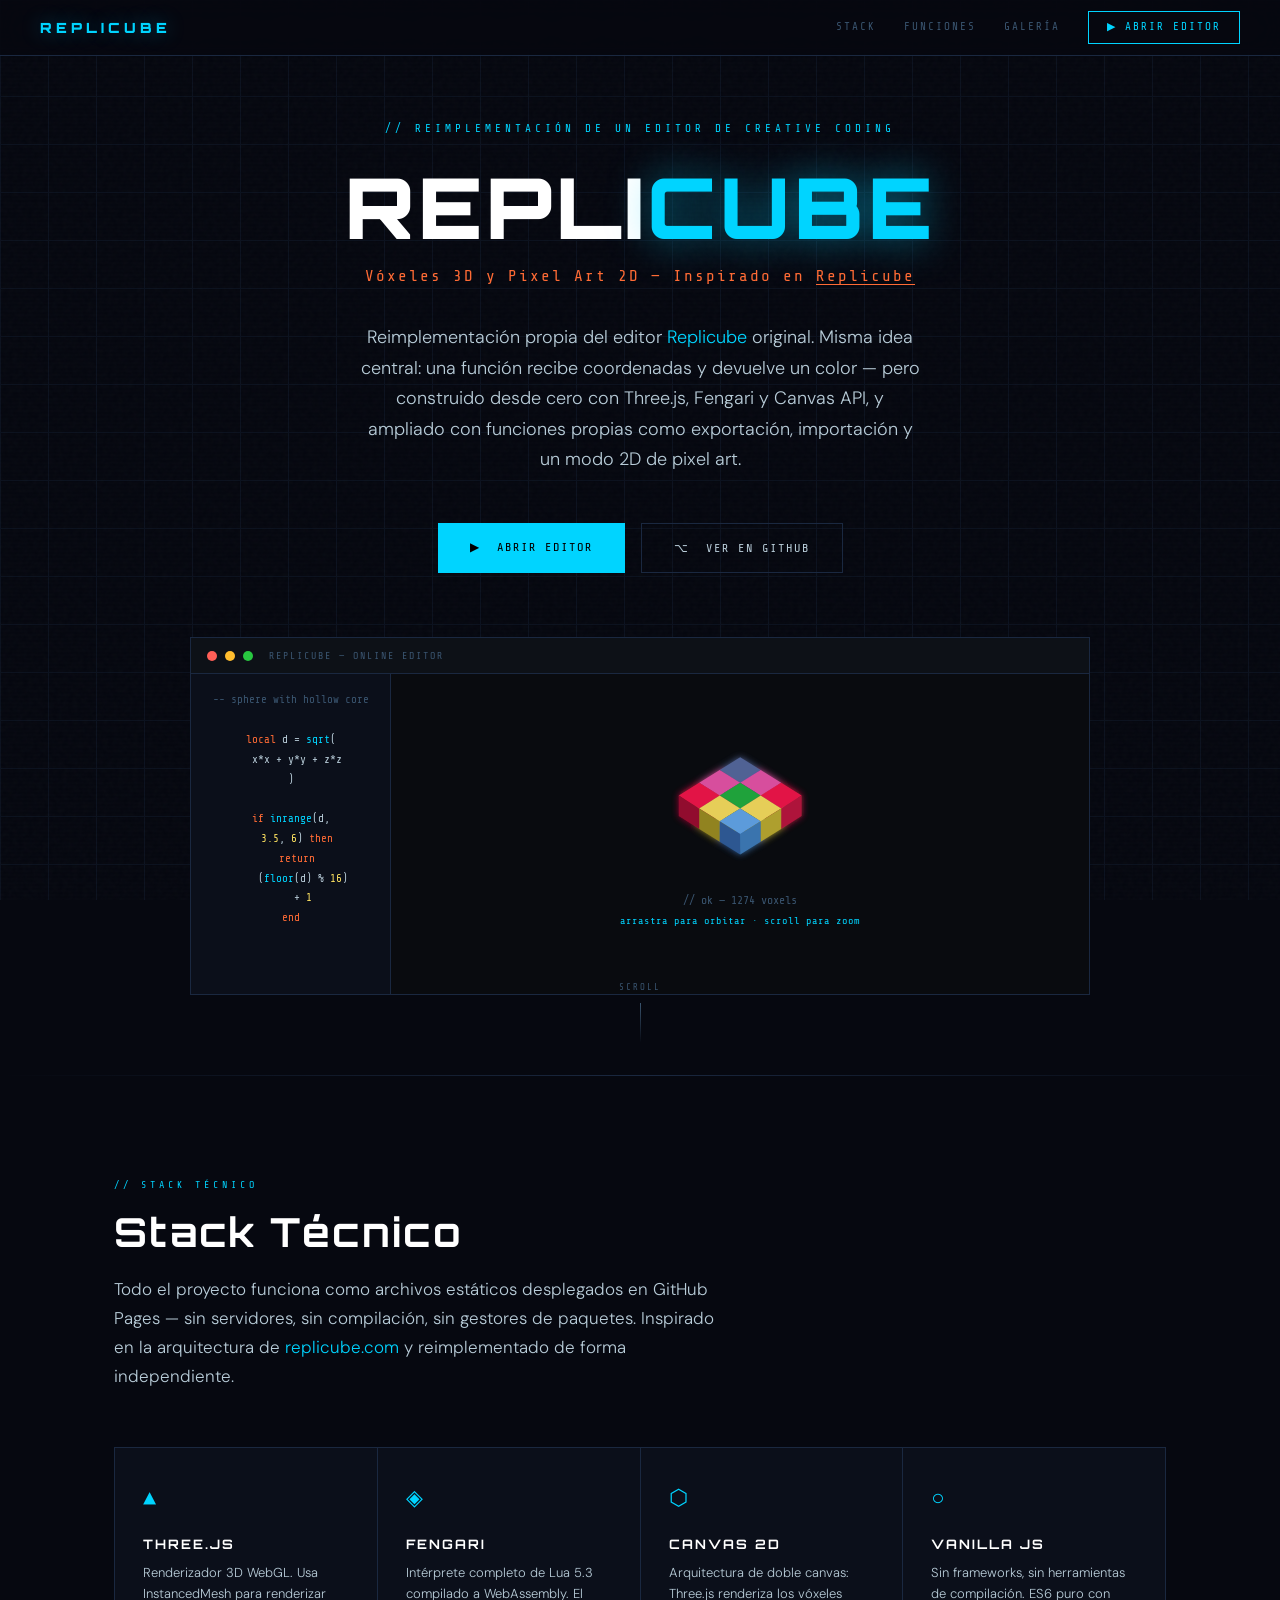
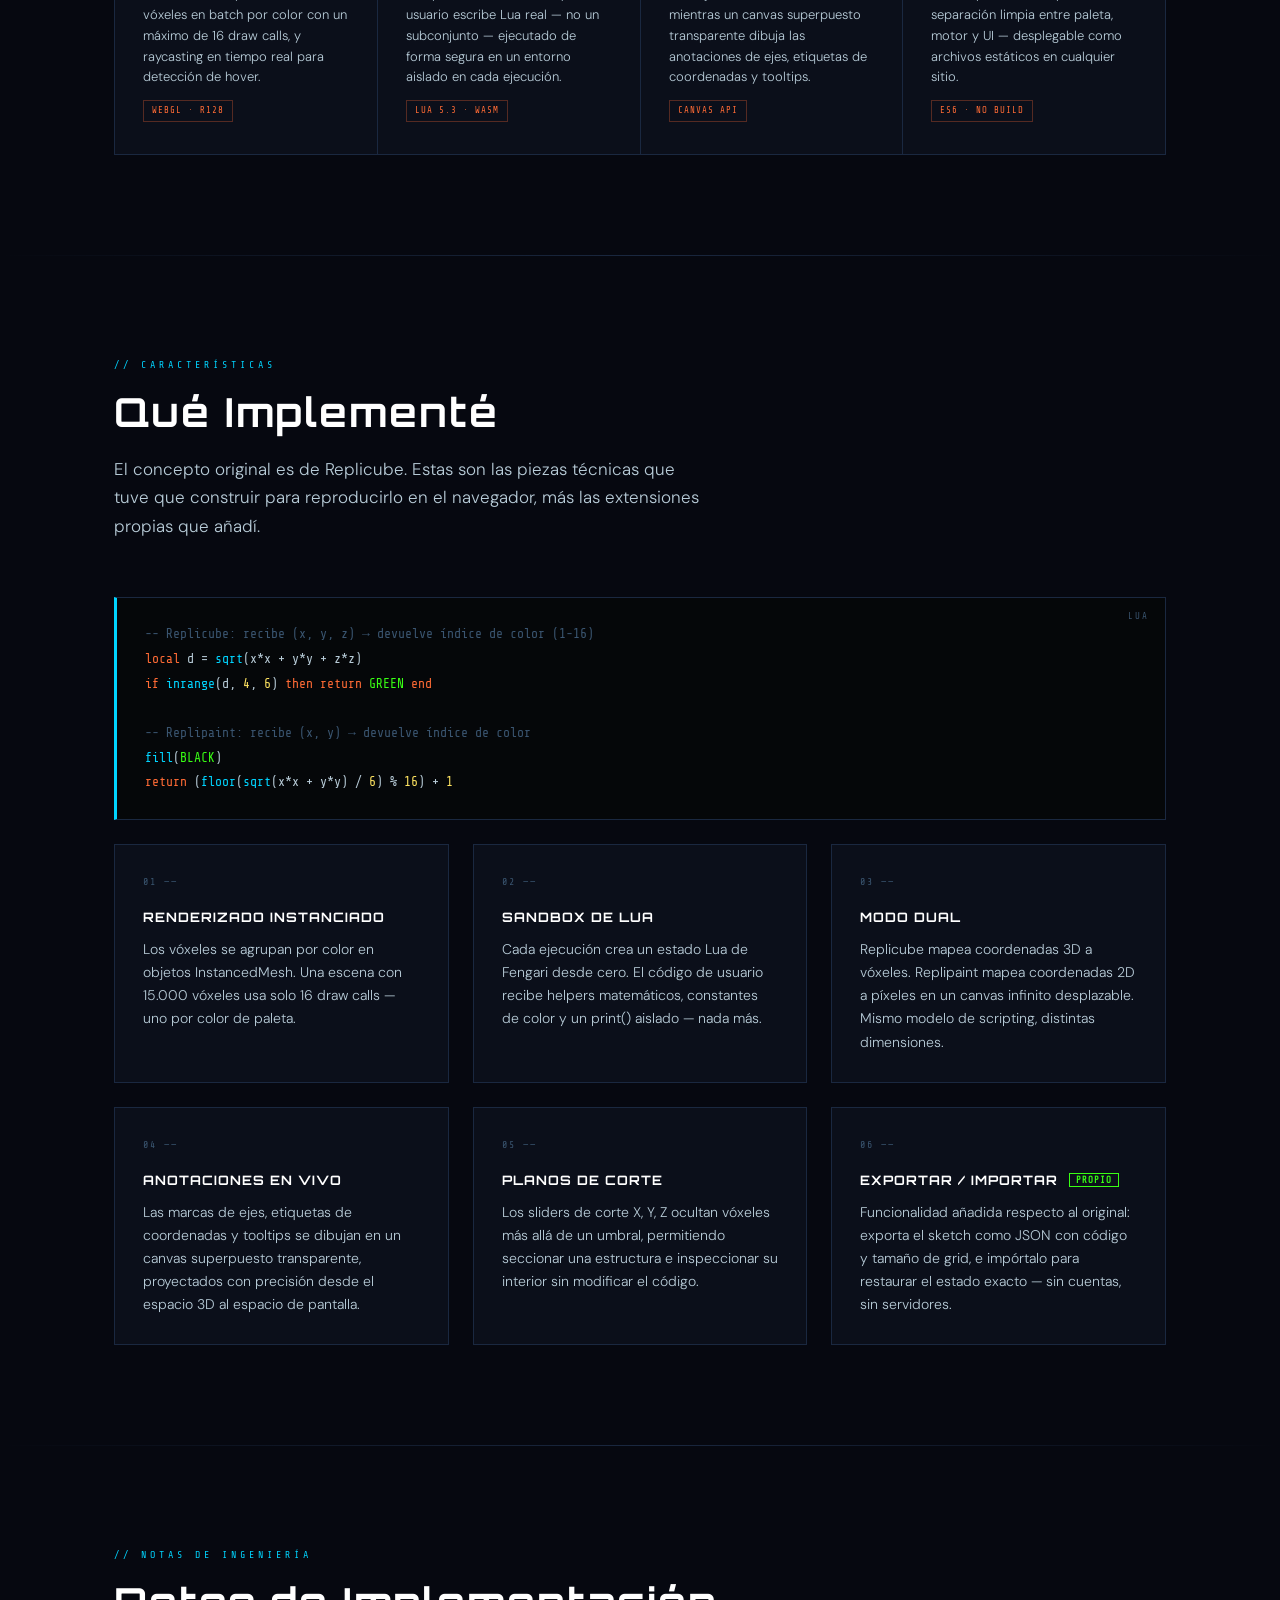
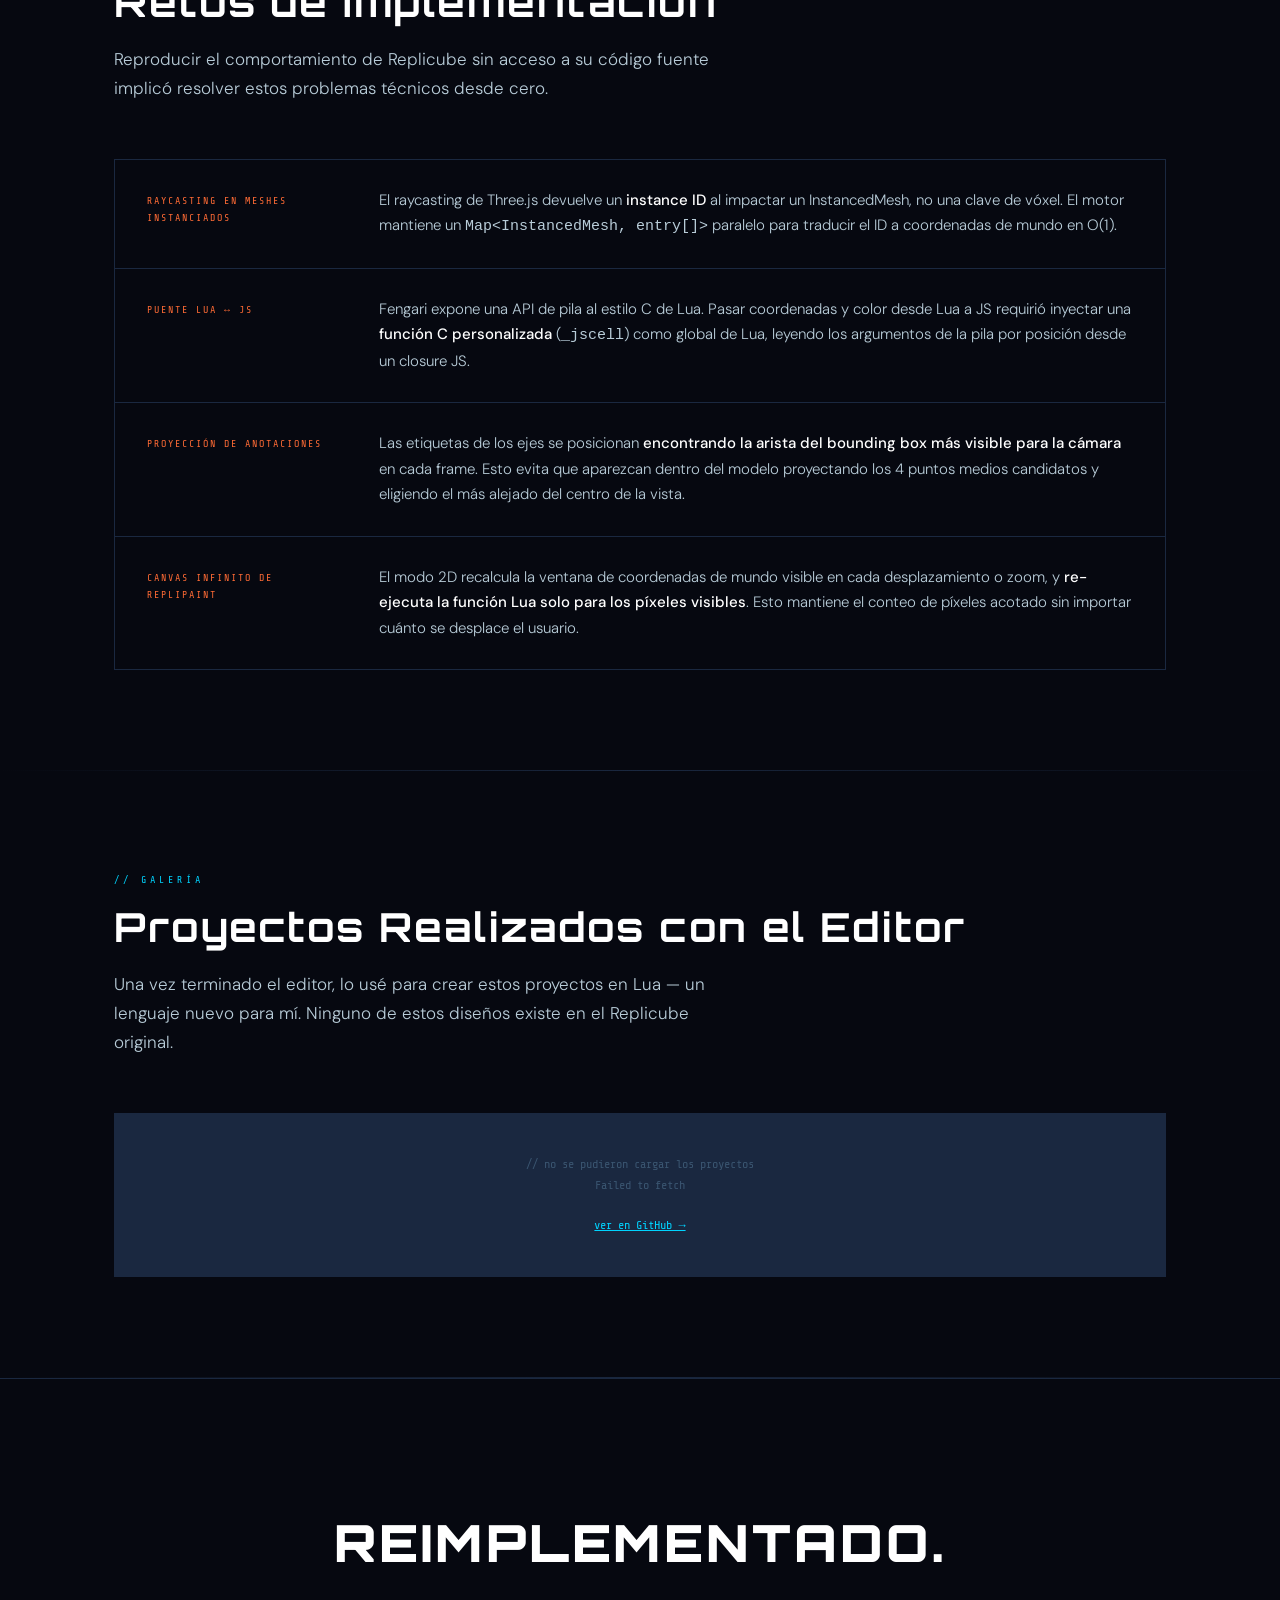
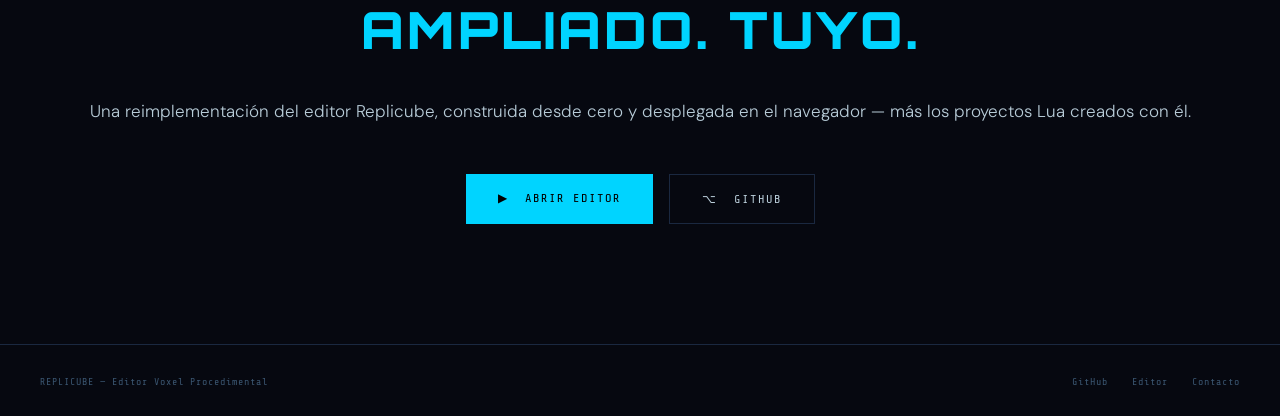
==== commit 009a9326: "Fixes finales" ====
--- a/index.html
+++ b/index.html
@@ -3,8 +3,8 @@
 <head>
 <meta charset="UTF-8">
 <meta name="viewport" content="width=device-width, initial-scale=1.0">
-<title>Replicube — Editor Voxel y Pixel Procedimental</title>
-<meta name="description" content="Editor procedimental de vóxeles 3D y píxeles 2D con scripting Lua, Three.js y WebGL. Sin instalación, funciona en el navegador.">
+<title>Replicube — Reimplementación de un Editor Voxel Procedimental</title>
+<meta name="description" content="Reimplementación propia del editor Replicube — vóxeles 3D y píxeles 2D con scripting Lua, Three.js y WebGL. Sin instalación, funciona en el navegador.">
 <link rel="preconnect" href="https://fonts.googleapis.com">
 <link href="https://fonts.googleapis.com/css2?family=Orbitron:wght@700;900&family=Share+Tech+Mono&family=DM+Sans:wght@300;400;500&display=swap" rel="stylesheet">
 <style>
@@ -680,11 +680,11 @@
 
 <!-- HERO -->
 <div class="hero">
-  <p class="hero-eyebrow">// Herramienta de creative coding para el navegador</p>
+  <p class="hero-eyebrow">// Reimplementación de un editor de creative coding</p>
   <h1 class="hero-title">REPLI<span>CUBE</span></h1>
-  <p class="hero-subtitle-mono">Vóxeles 3D y Pixel Art 2D — Con Lua</p>
+  <p class="hero-subtitle-mono">Vóxeles 3D y Pixel Art 2D — Inspirado en <a href="https://replicube.com" target="_blank" style="color:inherit;text-decoration:underline;text-underline-offset:3px;">Replicube</a></p>
   <p class="hero-desc">
-    Escribe una función. Obtén un mundo 3D. Un editor procedimental de vóxeles y píxeles que funciona completamente en el navegador — sin instalaciones, sin servidores, sin pasos de compilación.
+    Reimplementación propia del editor <a href="https://replicube.com" target="_blank" style="color:var(--accent);text-decoration:none;">Replicube</a> original. Misma idea central: una función recibe coordenadas y devuelve un color — pero construido desde cero con Three.js, Fengari y Canvas API, y ampliado con funciones propias como exportación, importación y un modo 2D de pixel art.
   </p>
   <div class="hero-actions">
     <a href="editor/index.html" class="btn-primary">▶ &nbsp;Abrir Editor</a>
@@ -780,8 +780,8 @@
 <section id="stack">
   <div class="reveal">
     <span class="section-label">// stack técnico</span>
-    <h2 class="section-title">Cero Backend.<br>Máxima Potencia.</h2>
-    <p class="section-desc">Cada componente funciona completamente en el navegador. Sin servidores, sin compilación, sin gestores de paquetes.</p>
+    <h2 class="section-title">Stack Técnico</h2>
+    <p class="section-desc">Todo el proyecto funciona como archivos estáticos desplegados en GitHub Pages — sin servidores, sin compilación, sin gestores de paquetes. Inspirado en la arquitectura de <a href="https://replicube.com" target="_blank" style="color:var(--accent);text-decoration:none;">replicube.com</a> y reimplementado de forma independiente.</p>
   </div>
   <div class="stack-grid reveal">
     <div class="stack-card">
@@ -817,8 +817,8 @@
 <section id="features">
   <div class="reveal">
     <span class="section-label">// características</span>
-    <h2 class="section-title">Cómo Funciona</h2>
-    <p class="section-desc">El modelo es simple: escribe una función pura que recibe coordenadas y devuelve un color. El motor hace el resto.</p>
+    <h2 class="section-title">Qué Implementé</h2>
+    <p class="section-desc">El concepto original es de Replicube. Estas son las piezas técnicas que tuve que construir para reproducirlo en el navegador, más las extensiones propias que añadí.</p>
   </div>
 
   <div class="code-block reveal" data-lang="lua">
@@ -858,8 +858,8 @@
     </div>
     <div class="feature-card">
       <div class="feature-num">06 ——</div>
-      <div class="feature-title">EXPORTAR / IMPORTAR</div>
-      <div class="feature-desc">Exporta tu sketch como archivo JSON con el código y el tamaño del grid. Importa cualquier archivo para restaurar el estado exacto del editor — sin cuentas, sin servidores.</div>
+      <div class="feature-title">EXPORTAR / IMPORTAR <span style="font-family:var(--mono);font-size:9px;color:var(--green);border:1px solid var(--green);padding:1px 6px;margin-left:6px;vertical-align:middle;">PROPIO</span></div>
+      <div class="feature-desc">Funcionalidad añadida respecto al original: exporta el sketch como JSON con código y tamaño de grid, e impórtalo para restaurar el estado exacto — sin cuentas, sin servidores.</div>
     </div>
   </div>
 </section>
@@ -870,8 +870,8 @@
 <section id="challenges">
   <div class="reveal">
     <span class="section-label">// notas de ingeniería</span>
-    <h2 class="section-title">Retos Técnicos</h2>
-    <p class="section-desc">Los problemas interesantes que hubo que resolver para que todo esto funcione en un navegador.</p>
+    <h2 class="section-title">Retos de Implementación</h2>
+    <p class="section-desc">Reproducir el comportamiento de Replicube sin acceso a su código fuente implicó resolver estos problemas técnicos desde cero.</p>
   </div>
   <div class="challenges-list reveal">
     <div class="challenge-item">
@@ -899,8 +899,8 @@
 <section id="examples">
   <div class="reveal">
     <span class="section-label">// galería</span>
-    <h2 class="section-title">Mis Proyectos</h2>
-    <p class="section-desc">Haz clic en cualquier proyecto para abrirlo en el editor.</p>
+    <h2 class="section-title">Proyectos Realizados con el Editor</h2>
+    <p class="section-desc">Una vez terminado el editor, lo usé para crear estos proyectos en Lua — un lenguaje nuevo para mí. Ninguno de estos diseños existe en el Replicube original.</p>
   </div>
   <div id="examples-grid" class="examples-grid reveal">
     <div class="gallery-loading">
@@ -984,9 +984,7 @@
         const data = await jsonRes.json();
 
         const previewUrl = `${RAW}/${encodeURIComponent(folder.name)}/preview.png`;
-        const hash = btoa(JSON.stringify({ version: data.version || 1, mode: data.mode, gridSize: data.gridSize, code: data.code }));
-
-        return { folder: folder.name, data, previewUrl, hash };
+        return { folder: folder.name, data, previewUrl };
       } catch (e) {
         return null;
       }
@@ -996,7 +994,7 @@
     if (!valid.length) throw new Error('No se pudieron cargar los proyectos');
 
     GRID.innerHTML = valid.map(({ folder, data, previewUrl, hash }) => `
-      <a class="example-card" href="editor/index.html#${hash}" target="_blank">
+      <a class="example-card" href="editor/index.html?project=${encodeURIComponent(folder.name)}" target="_blank">
         <div class="example-preview" style="background:#090b0f;">
           <img
             src="${previewUrl}"
@@ -1030,8 +1028,8 @@
 
 <!-- CTA -->
 <div class="cta-section reveal">
-  <h2 class="cta-title">ESCRIBE UNA FUNCIÓN.<br><span>OBTÉN UN MUNDO.</span></h2>
-  <p class="cta-sub">Sin instalaciones. Sin servidores. Abre el editor y empieza a programar.</p>
+  <h2 class="cta-title">REIMPLEMENTADO.<br><span>AMPLIADO. TUYO.</span></h2>
+  <p class="cta-sub">Una reimplementación del editor Replicube, construida desde cero y desplegada en el navegador — más los proyectos Lua creados con él.</p>
   <div style="display:flex;gap:16px;justify-content:center;flex-wrap:wrap">
     <a href="editor/index.html" class="btn-primary">▶ &nbsp;Abrir Editor</a>
     <a href="https://github.com/miguelgomez75/Cc" target="_blank" class="btn-secondary">⌥ &nbsp;GitHub</a>
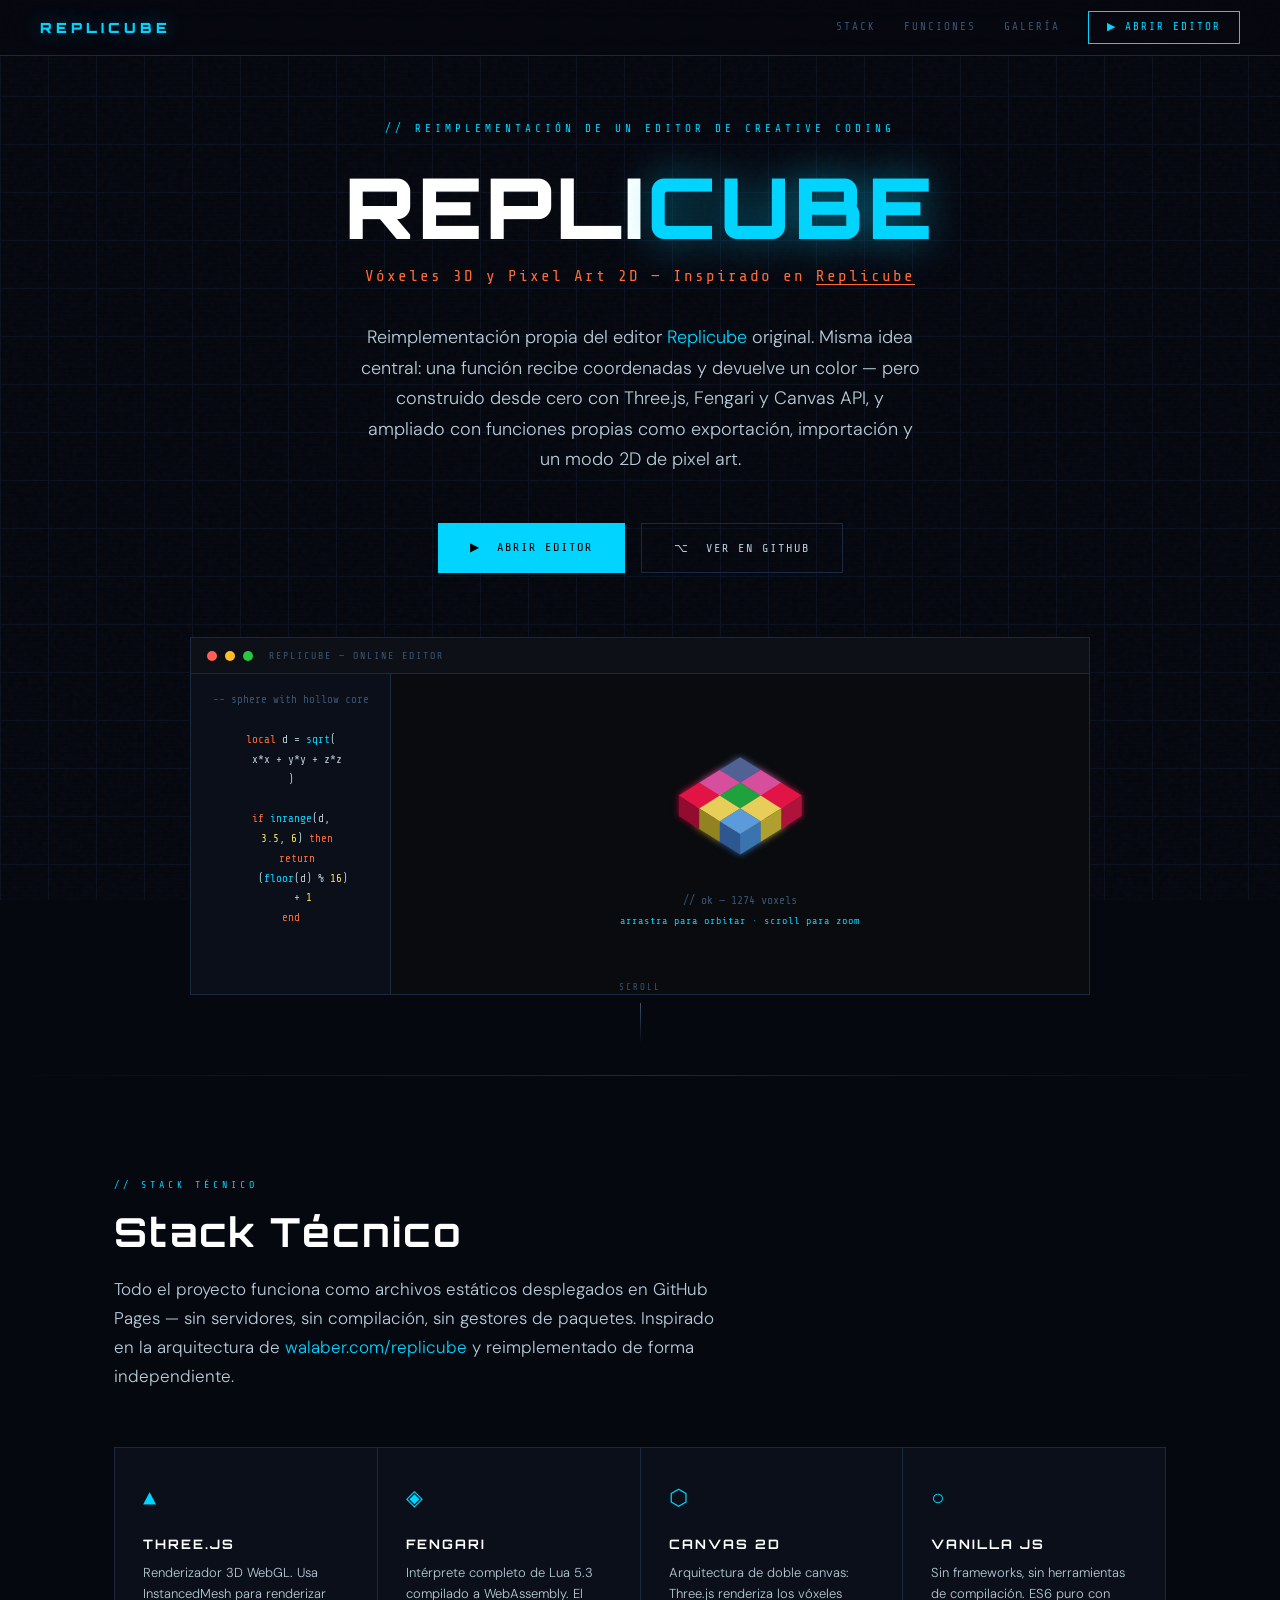
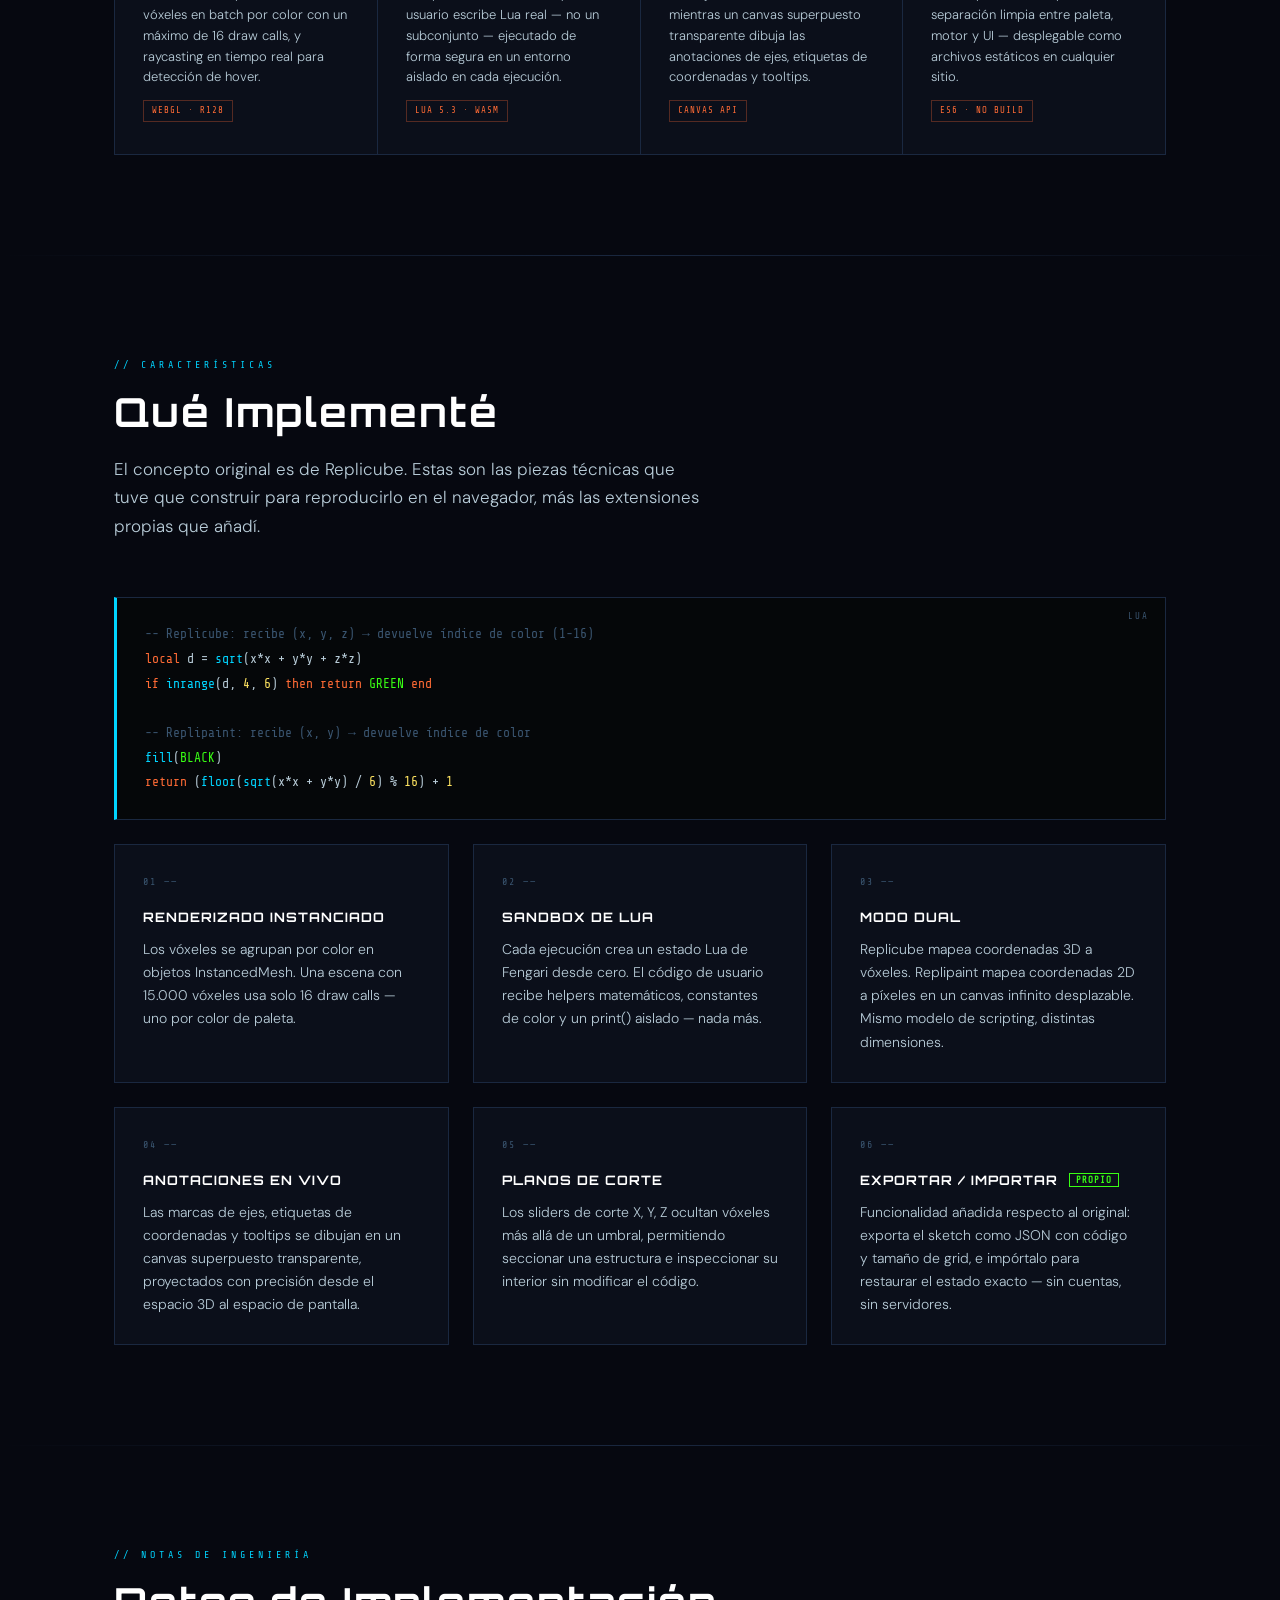
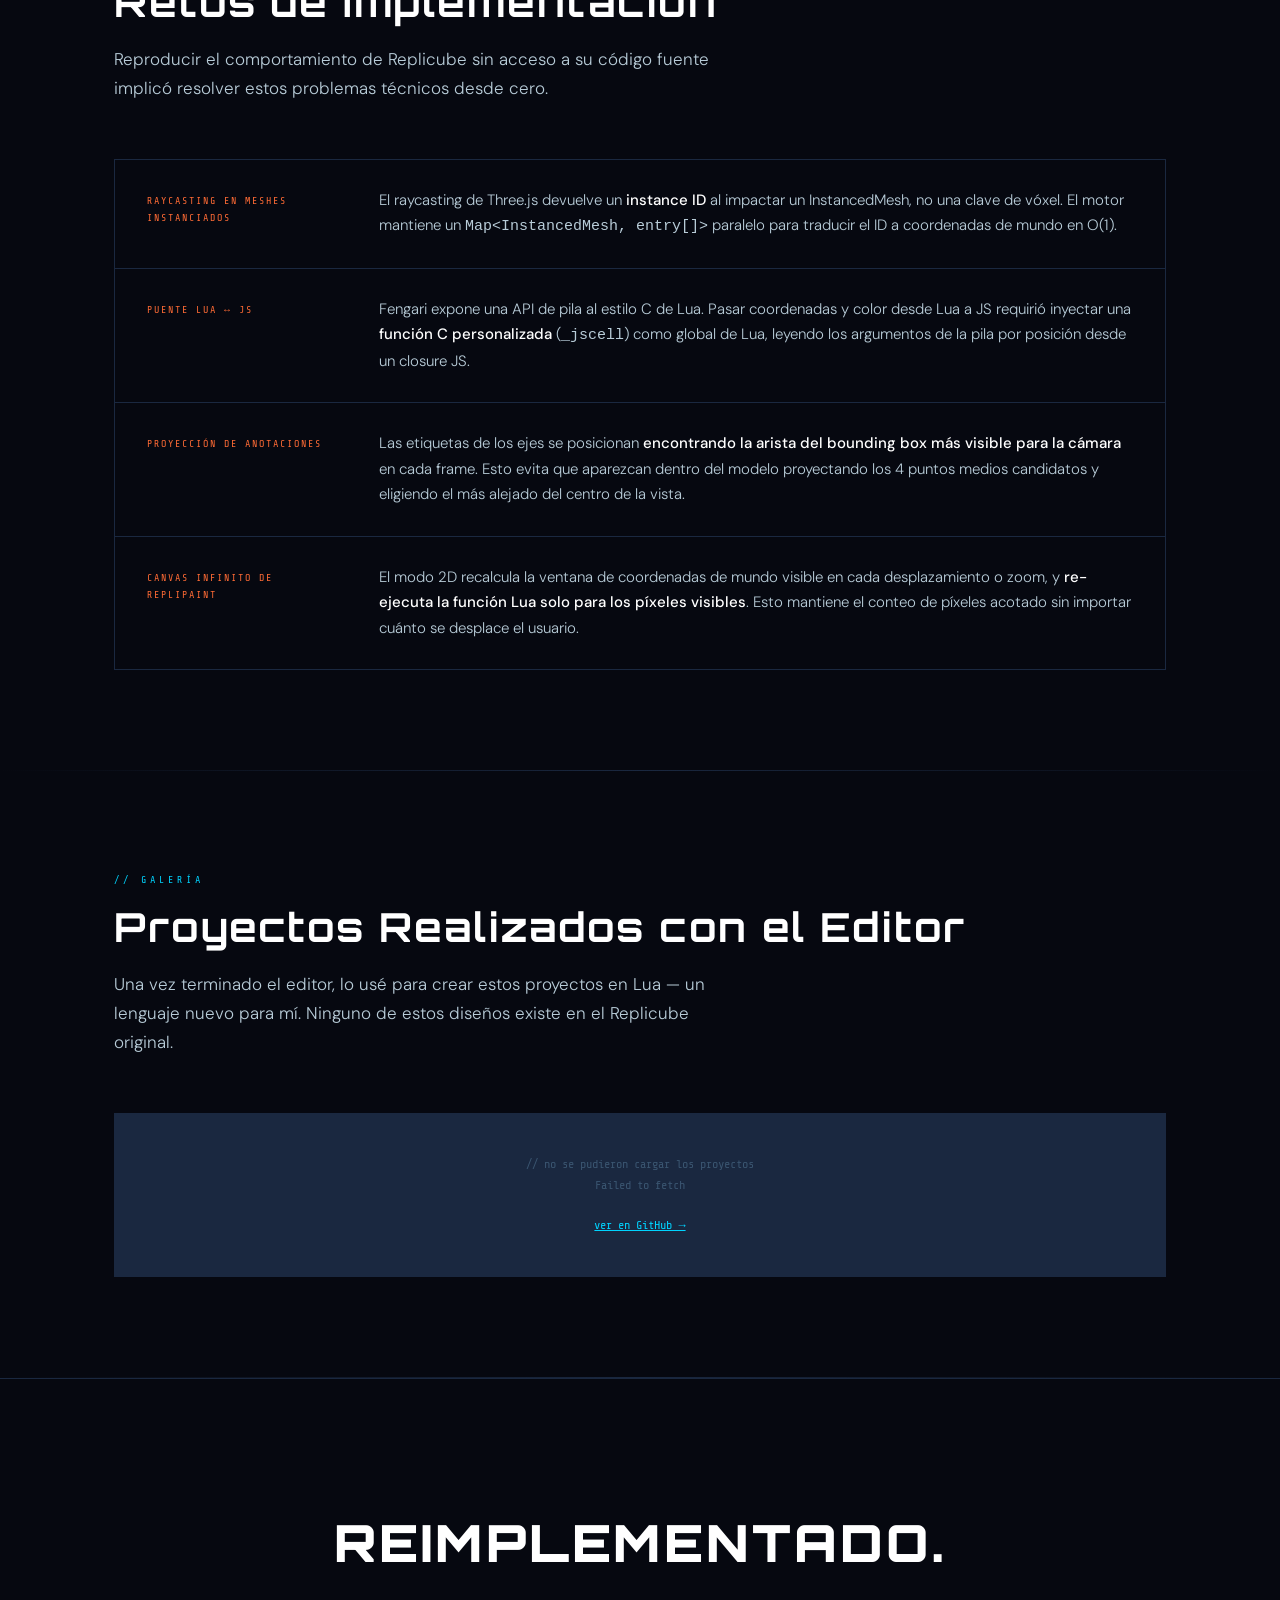
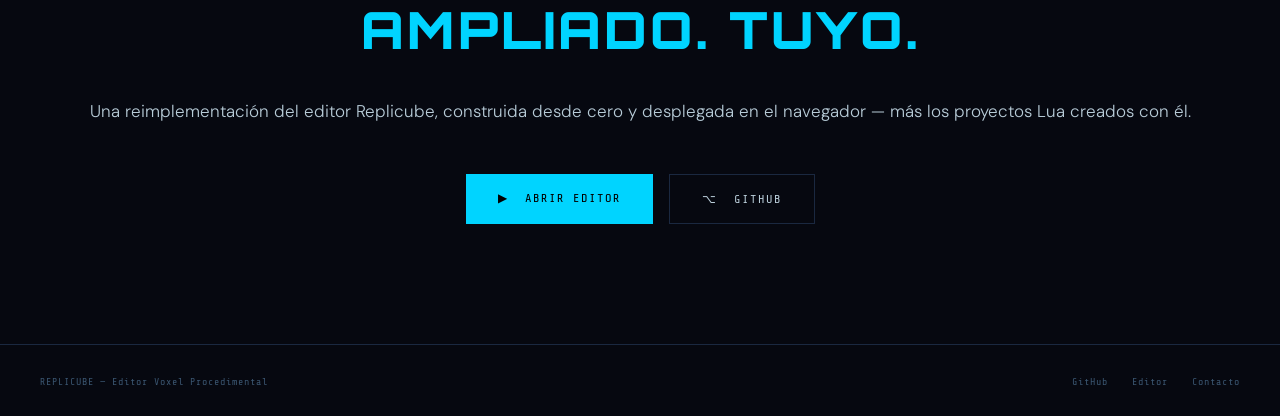
==== commit 10b2918c: "Update project description and button text in index.html" ====
--- a/index.html
+++ b/index.html
@@ -682,9 +682,9 @@
 <div class="hero">
   <p class="hero-eyebrow">// Reimplementación de un editor de creative coding</p>
   <h1 class="hero-title">REPLI<span>CUBE</span></h1>
-  <p class="hero-subtitle-mono">Vóxeles 3D y Pixel Art 2D — Inspirado en <a href="https://replicube.com" target="_blank" style="color:inherit;text-decoration:underline;text-underline-offset:3px;">Replicube</a></p>
+  <p class="hero-subtitle-mono">Vóxeles 3D y Pixel Art 2D — Inspirado en <a href="https://www.walaber.com/replicube" target="_blank" style="color:inherit;text-decoration:underline;text-underline-offset:3px;">Replicube</a></p>
   <p class="hero-desc">
-    Reimplementación propia del editor <a href="https://replicube.com" target="_blank" style="color:var(--accent);text-decoration:none;">Replicube</a> original. Misma idea central: una función recibe coordenadas y devuelve un color — pero construido desde cero con Three.js, Fengari y Canvas API, y ampliado con funciones propias como exportación, importación y un modo 2D de pixel art.
+    Reimplementación propia del editor <a href="https://www.walaber.com/replicube" target="_blank" style="color:var(--accent);text-decoration:none;">Replicube</a> original. Misma idea central: una función recibe coordenadas y devuelve un color — pero construido desde cero con Three.js, Fengari y Canvas API, y ampliado con funciones propias como exportación, importación y un modo 2D de pixel art.
   </p>
   <div class="hero-actions">
     <a href="editor/index.html" class="btn-primary">▶ &nbsp;Abrir Editor</a>
@@ -781,7 +781,7 @@
   <div class="reveal">
     <span class="section-label">// stack técnico</span>
     <h2 class="section-title">Stack Técnico</h2>
-    <p class="section-desc">Todo el proyecto funciona como archivos estáticos desplegados en GitHub Pages — sin servidores, sin compilación, sin gestores de paquetes. Inspirado en la arquitectura de <a href="https://replicube.com" target="_blank" style="color:var(--accent);text-decoration:none;">replicube.com</a> y reimplementado de forma independiente.</p>
+    <p class="section-desc">Todo el proyecto funciona como archivos estáticos desplegados en GitHub Pages — sin servidores, sin compilación, sin gestores de paquetes. Inspirado en la arquitectura de <a href="https://www.walaber.com/replicube" target="_blank" style="color:var(--accent);text-decoration:none;">walaber.com/replicube</a> y reimplementado de forma independiente.</p>
   </div>
   <div class="stack-grid reveal">
     <div class="stack-card">
@@ -1008,7 +1008,7 @@
           <span class="example-mode-tag ${data.mode || 'replicube'}">${data.mode || 'replicube'} · ${data.gridSize ? '±'+data.gridSize : ''}</span>
           <div class="example-name">${folderToTitle(folder)}</div>
           <div class="example-code">${codePreview(data.code || '')}</div>
-          <span class="example-tag">→ Open in editor</span>
+          <span class="example-tag">→ Abrir en el editor</span>
         </div>
       </a>
     `).join('');
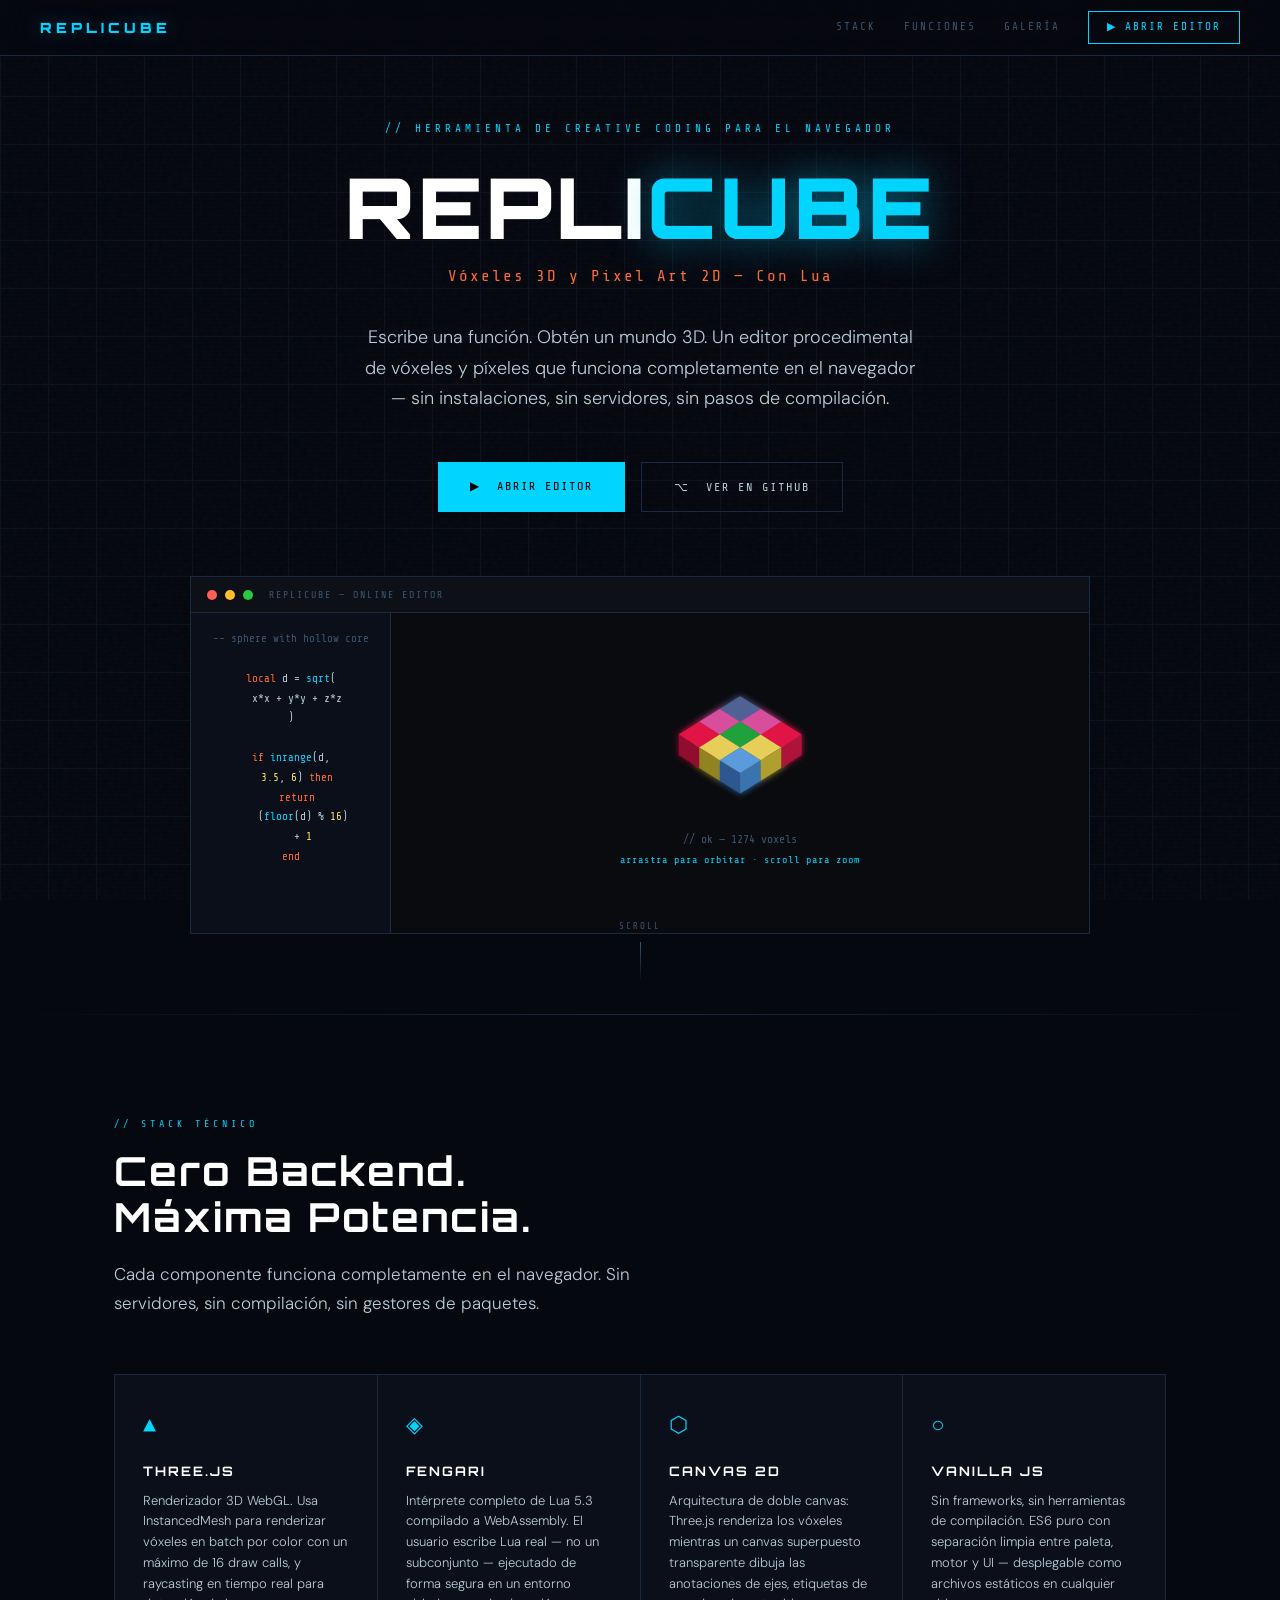
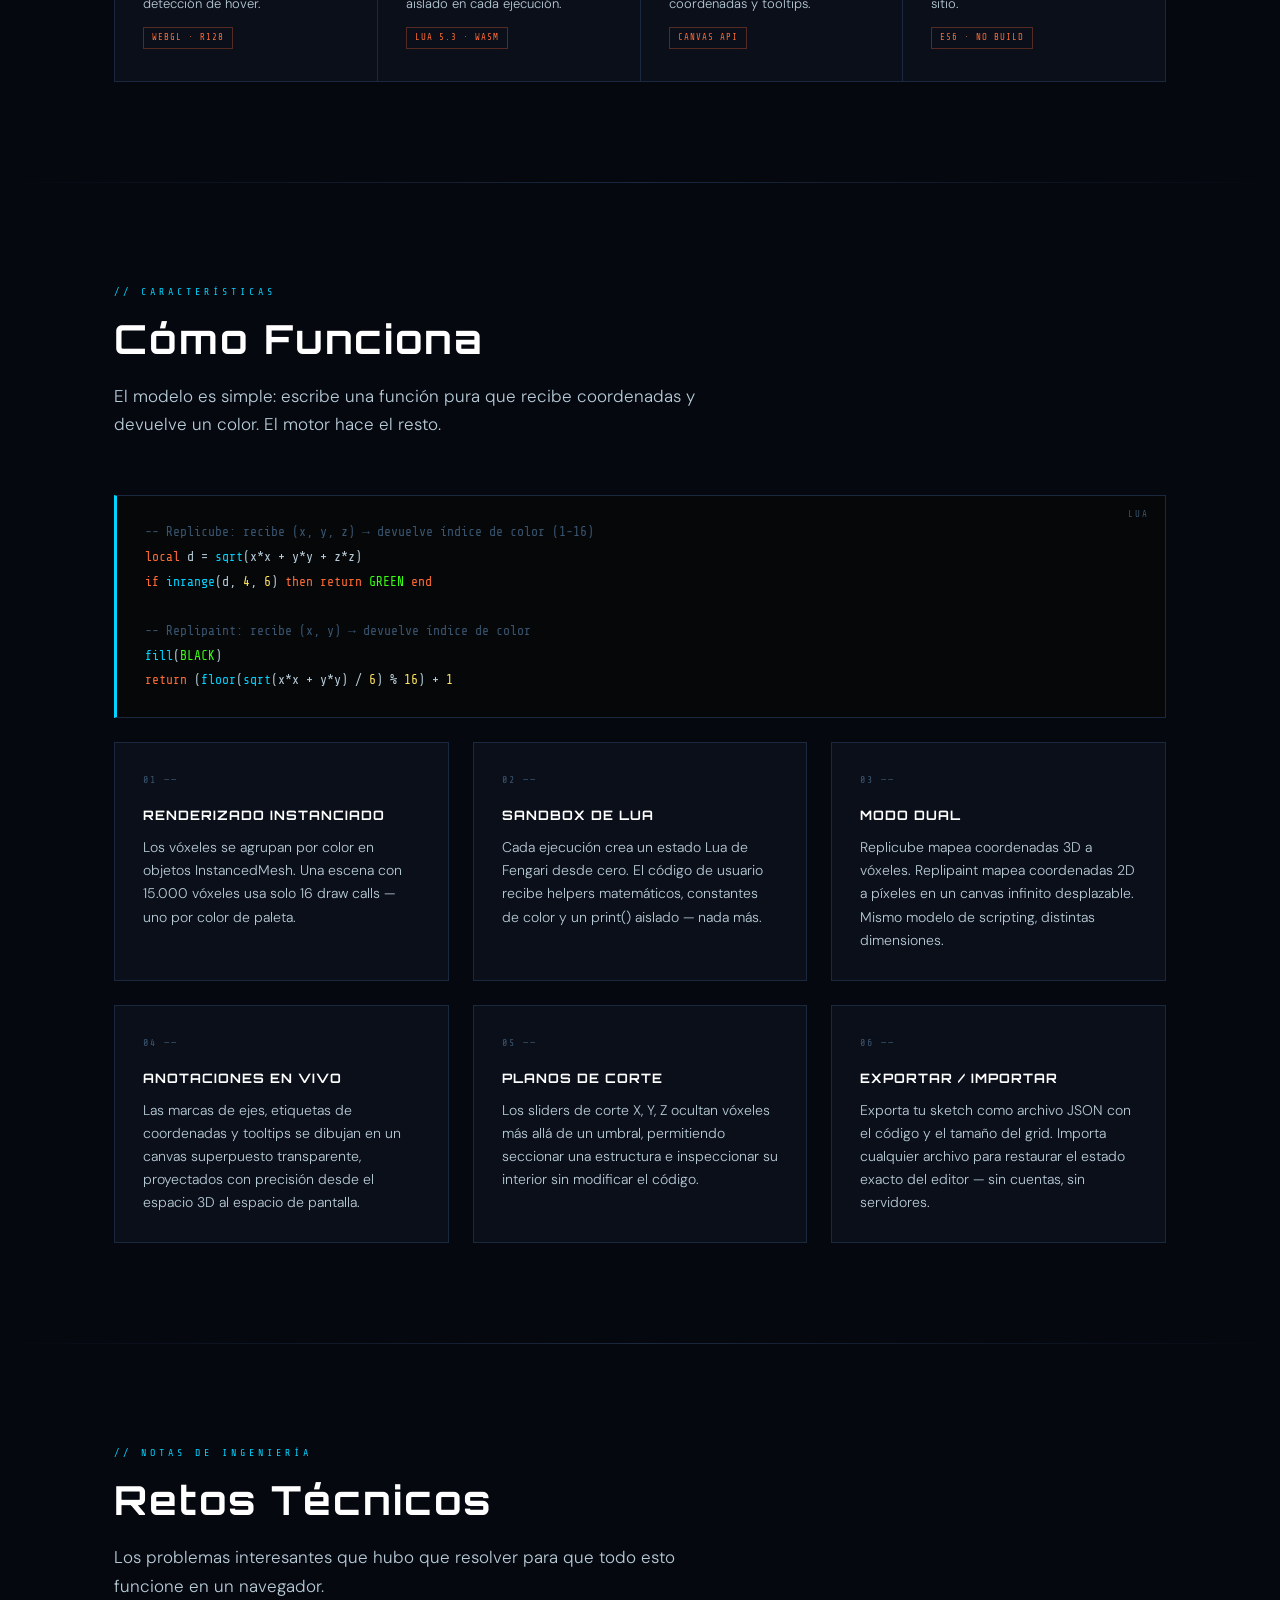
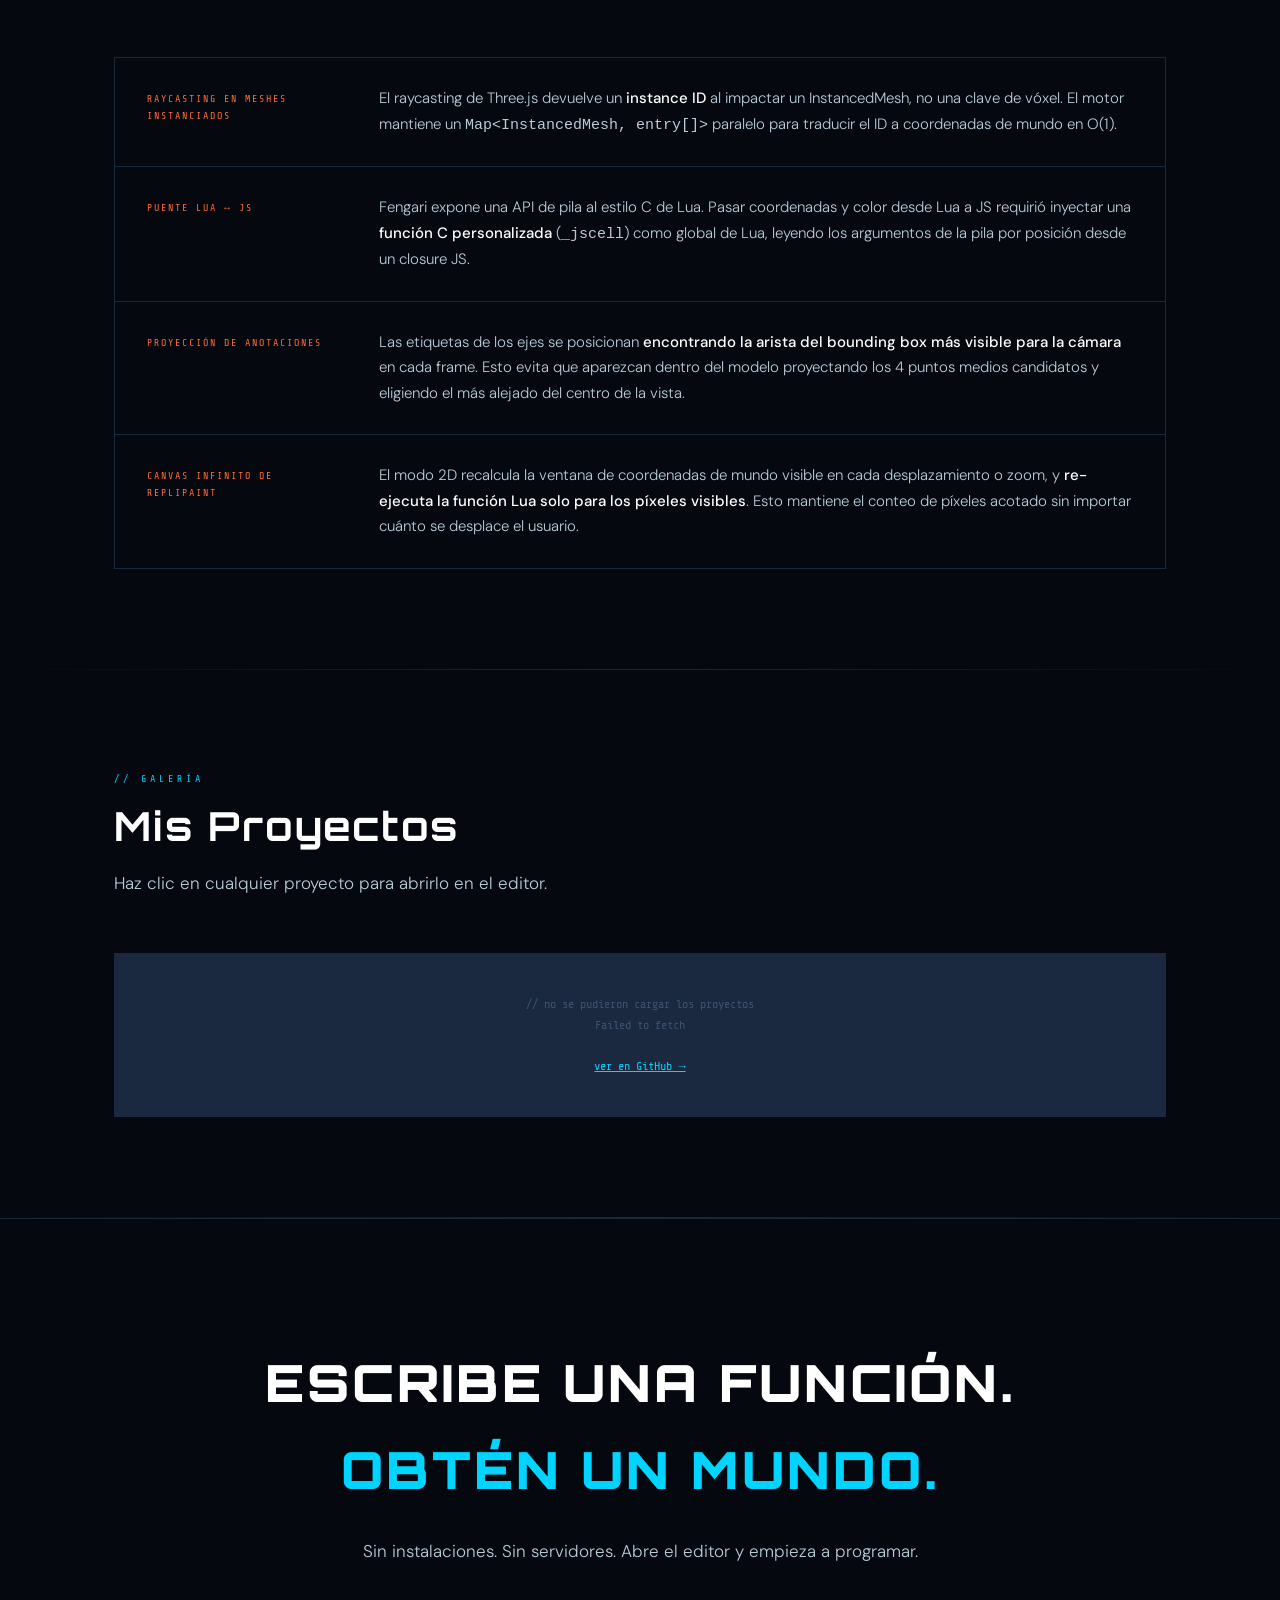
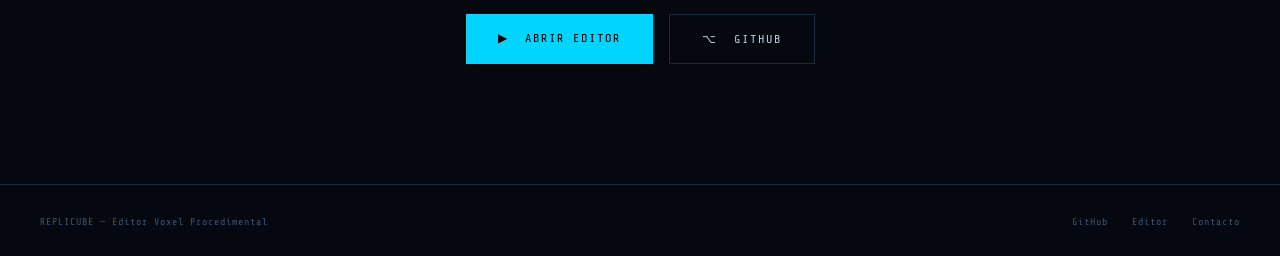
==== commit 969d252a: "Refine title and descriptions in index.html Updated the title and meta description for clarity and f" ====
--- a/index.html
+++ b/index.html
@@ -3,8 +3,8 @@
 <head>
 <meta charset="UTF-8">
 <meta name="viewport" content="width=device-width, initial-scale=1.0">
-<title>Replicube — Reimplementación de un Editor Voxel Procedimental</title>
-<meta name="description" content="Reimplementación propia del editor Replicube — vóxeles 3D y píxeles 2D con scripting Lua, Three.js y WebGL. Sin instalación, funciona en el navegador.">
+<title>Replicube — Editor Voxel y Pixel Procedimental</title>
+<meta name="description" content="Editor procedimental de vóxeles 3D y píxeles 2D con scripting Lua, Three.js y WebGL. Sin instalación, funciona en el navegador.">
 <link rel="preconnect" href="https://fonts.googleapis.com">
 <link href="https://fonts.googleapis.com/css2?family=Orbitron:wght@700;900&family=Share+Tech+Mono&family=DM+Sans:wght@300;400;500&display=swap" rel="stylesheet">
 <style>
@@ -680,11 +680,11 @@
 
 <!-- HERO -->
 <div class="hero">
-  <p class="hero-eyebrow">// Reimplementación de un editor de creative coding</p>
+  <p class="hero-eyebrow">// Herramienta de creative coding para el navegador</p>
   <h1 class="hero-title">REPLI<span>CUBE</span></h1>
-  <p class="hero-subtitle-mono">Vóxeles 3D y Pixel Art 2D — Inspirado en <a href="https://www.walaber.com/replicube" target="_blank" style="color:inherit;text-decoration:underline;text-underline-offset:3px;">Replicube</a></p>
+  <p class="hero-subtitle-mono">Vóxeles 3D y Pixel Art 2D — Con Lua</p>
   <p class="hero-desc">
-    Reimplementación propia del editor <a href="https://www.walaber.com/replicube" target="_blank" style="color:var(--accent);text-decoration:none;">Replicube</a> original. Misma idea central: una función recibe coordenadas y devuelve un color — pero construido desde cero con Three.js, Fengari y Canvas API, y ampliado con funciones propias como exportación, importación y un modo 2D de pixel art.
+    Escribe una función. Obtén un mundo 3D. Un editor procedimental de vóxeles y píxeles que funciona completamente en el navegador — sin instalaciones, sin servidores, sin pasos de compilación.
   </p>
   <div class="hero-actions">
     <a href="editor/index.html" class="btn-primary">▶ &nbsp;Abrir Editor</a>
@@ -780,8 +780,8 @@
 <section id="stack">
   <div class="reveal">
     <span class="section-label">// stack técnico</span>
-    <h2 class="section-title">Stack Técnico</h2>
-    <p class="section-desc">Todo el proyecto funciona como archivos estáticos desplegados en GitHub Pages — sin servidores, sin compilación, sin gestores de paquetes. Inspirado en la arquitectura de <a href="https://www.walaber.com/replicube" target="_blank" style="color:var(--accent);text-decoration:none;">walaber.com/replicube</a> y reimplementado de forma independiente.</p>
+    <h2 class="section-title">Cero Backend.<br>Máxima Potencia.</h2>
+    <p class="section-desc">Cada componente funciona completamente en el navegador. Sin servidores, sin compilación, sin gestores de paquetes.</p>
   </div>
   <div class="stack-grid reveal">
     <div class="stack-card">
@@ -817,8 +817,8 @@
 <section id="features">
   <div class="reveal">
     <span class="section-label">// características</span>
-    <h2 class="section-title">Qué Implementé</h2>
-    <p class="section-desc">El concepto original es de Replicube. Estas son las piezas técnicas que tuve que construir para reproducirlo en el navegador, más las extensiones propias que añadí.</p>
+    <h2 class="section-title">Cómo Funciona</h2>
+    <p class="section-desc">El modelo es simple: escribe una función pura que recibe coordenadas y devuelve un color. El motor hace el resto.</p>
   </div>
 
   <div class="code-block reveal" data-lang="lua">
@@ -858,8 +858,8 @@
     </div>
     <div class="feature-card">
       <div class="feature-num">06 ——</div>
-      <div class="feature-title">EXPORTAR / IMPORTAR <span style="font-family:var(--mono);font-size:9px;color:var(--green);border:1px solid var(--green);padding:1px 6px;margin-left:6px;vertical-align:middle;">PROPIO</span></div>
-      <div class="feature-desc">Funcionalidad añadida respecto al original: exporta el sketch como JSON con código y tamaño de grid, e impórtalo para restaurar el estado exacto — sin cuentas, sin servidores.</div>
+      <div class="feature-title">EXPORTAR / IMPORTAR</div>
+      <div class="feature-desc">Exporta tu sketch como archivo JSON con el código y el tamaño del grid. Importa cualquier archivo para restaurar el estado exacto del editor — sin cuentas, sin servidores.</div>
     </div>
   </div>
 </section>
@@ -870,8 +870,8 @@
 <section id="challenges">
   <div class="reveal">
     <span class="section-label">// notas de ingeniería</span>
-    <h2 class="section-title">Retos de Implementación</h2>
-    <p class="section-desc">Reproducir el comportamiento de Replicube sin acceso a su código fuente implicó resolver estos problemas técnicos desde cero.</p>
+    <h2 class="section-title">Retos Técnicos</h2>
+    <p class="section-desc">Los problemas interesantes que hubo que resolver para que todo esto funcione en un navegador.</p>
   </div>
   <div class="challenges-list reveal">
     <div class="challenge-item">
@@ -899,8 +899,8 @@
 <section id="examples">
   <div class="reveal">
     <span class="section-label">// galería</span>
-    <h2 class="section-title">Proyectos Realizados con el Editor</h2>
-    <p class="section-desc">Una vez terminado el editor, lo usé para crear estos proyectos en Lua — un lenguaje nuevo para mí. Ninguno de estos diseños existe en el Replicube original.</p>
+    <h2 class="section-title">Mis Proyectos</h2>
+    <p class="section-desc">Haz clic en cualquier proyecto para abrirlo en el editor.</p>
   </div>
   <div id="examples-grid" class="examples-grid reveal">
     <div class="gallery-loading">
@@ -984,7 +984,9 @@
         const data = await jsonRes.json();
 
         const previewUrl = `${RAW}/${encodeURIComponent(folder.name)}/preview.png`;
-        return { folder: folder.name, data, previewUrl };
+        const hash = btoa(JSON.stringify({ version: data.version || 1, mode: data.mode, gridSize: data.gridSize, code: data.code }));
+
+        return { folder: folder.name, data, previewUrl, hash };
       } catch (e) {
         return null;
       }
@@ -994,7 +996,7 @@
     if (!valid.length) throw new Error('No se pudieron cargar los proyectos');
 
     GRID.innerHTML = valid.map(({ folder, data, previewUrl, hash }) => `
-      <a class="example-card" href="editor/index.html?project=${encodeURIComponent(folder.name)}" target="_blank">
+      <a class="example-card" href="editor/index.html#${hash}" target="_blank">
         <div class="example-preview" style="background:#090b0f;">
           <img
             src="${previewUrl}"
@@ -1008,7 +1010,7 @@
           <span class="example-mode-tag ${data.mode || 'replicube'}">${data.mode || 'replicube'} · ${data.gridSize ? '±'+data.gridSize : ''}</span>
           <div class="example-name">${folderToTitle(folder)}</div>
           <div class="example-code">${codePreview(data.code || '')}</div>
-          <span class="example-tag">→ Abrir en el editor</span>
+          <span class="example-tag">→ Open in editor</span>
         </div>
       </a>
     `).join('');
@@ -1028,8 +1030,8 @@
 
 <!-- CTA -->
 <div class="cta-section reveal">
-  <h2 class="cta-title">REIMPLEMENTADO.<br><span>AMPLIADO. TUYO.</span></h2>
-  <p class="cta-sub">Una reimplementación del editor Replicube, construida desde cero y desplegada en el navegador — más los proyectos Lua creados con él.</p>
+  <h2 class="cta-title">ESCRIBE UNA FUNCIÓN.<br><span>OBTÉN UN MUNDO.</span></h2>
+  <p class="cta-sub">Sin instalaciones. Sin servidores. Abre el editor y empieza a programar.</p>
   <div style="display:flex;gap:16px;justify-content:center;flex-wrap:wrap">
     <a href="editor/index.html" class="btn-primary">▶ &nbsp;Abrir Editor</a>
     <a href="https://github.com/miguelgomez75/Cc" target="_blank" class="btn-secondary">⌥ &nbsp;GitHub</a>
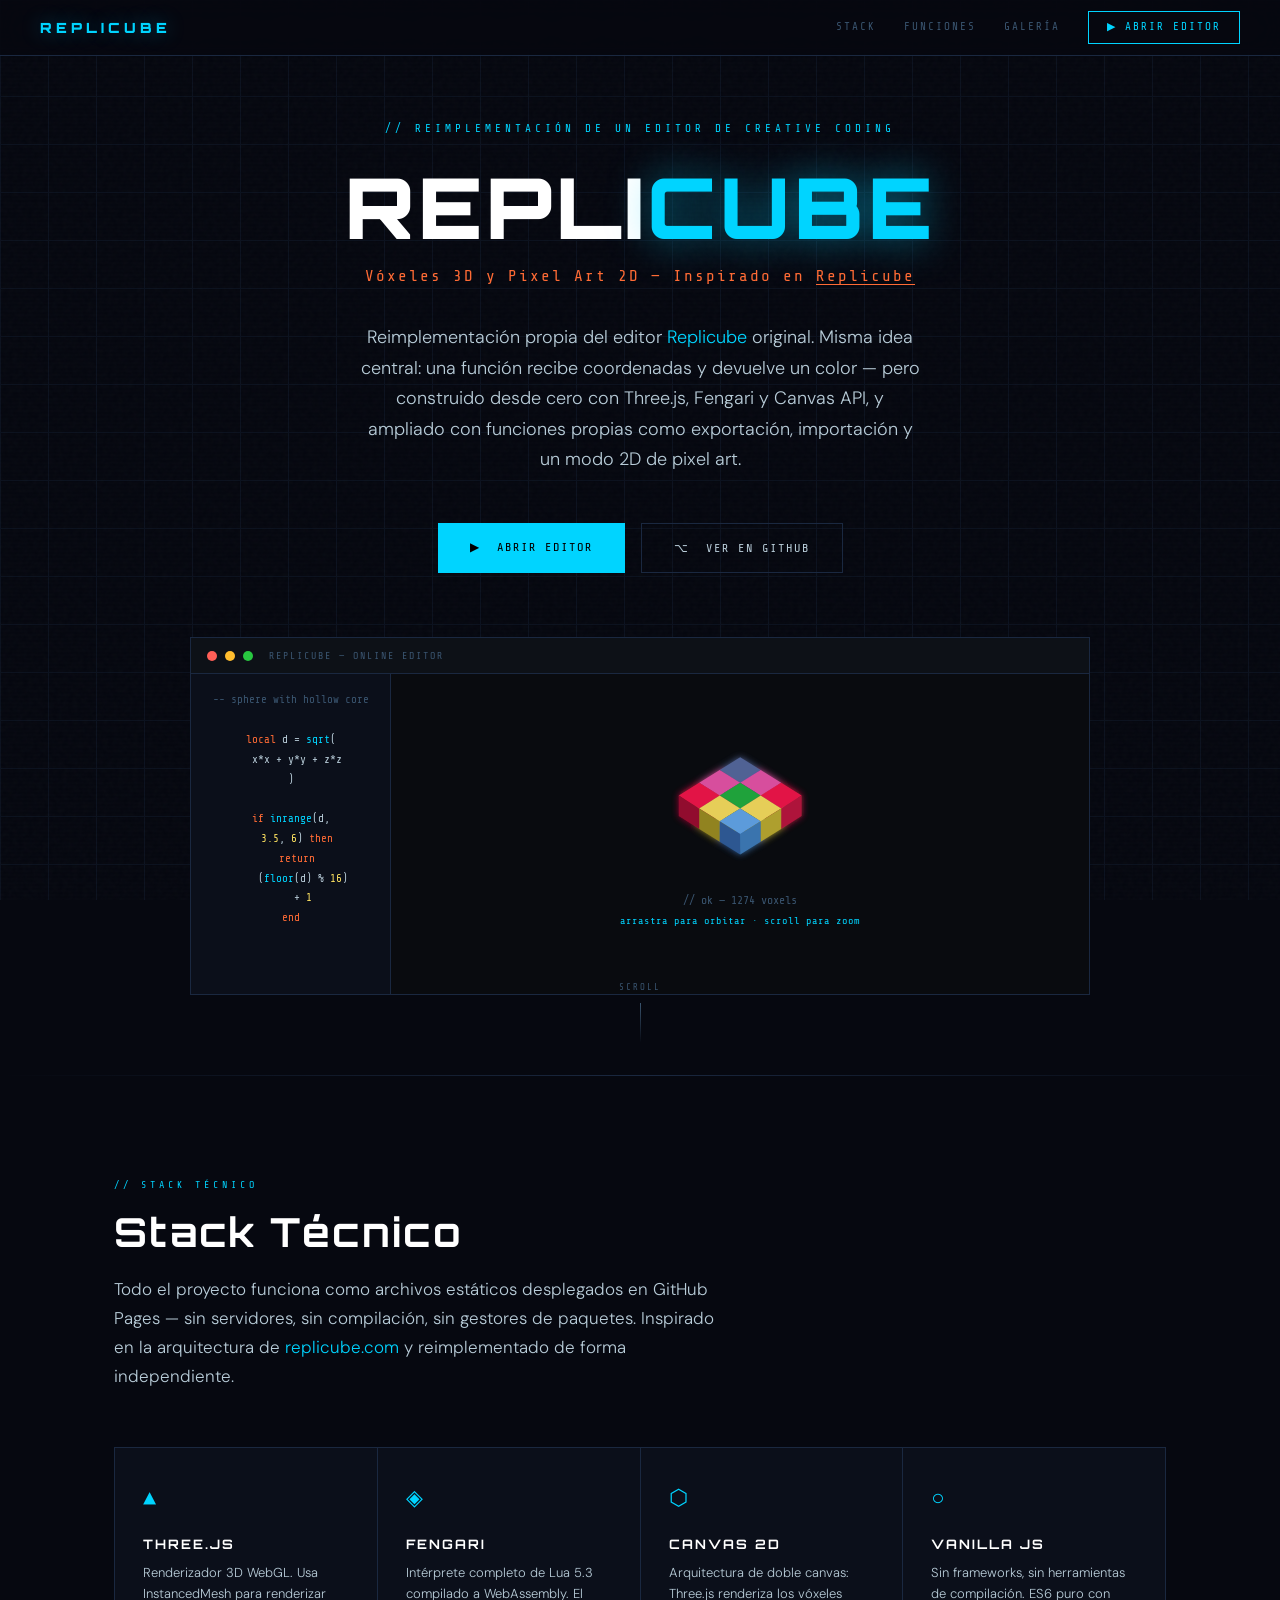
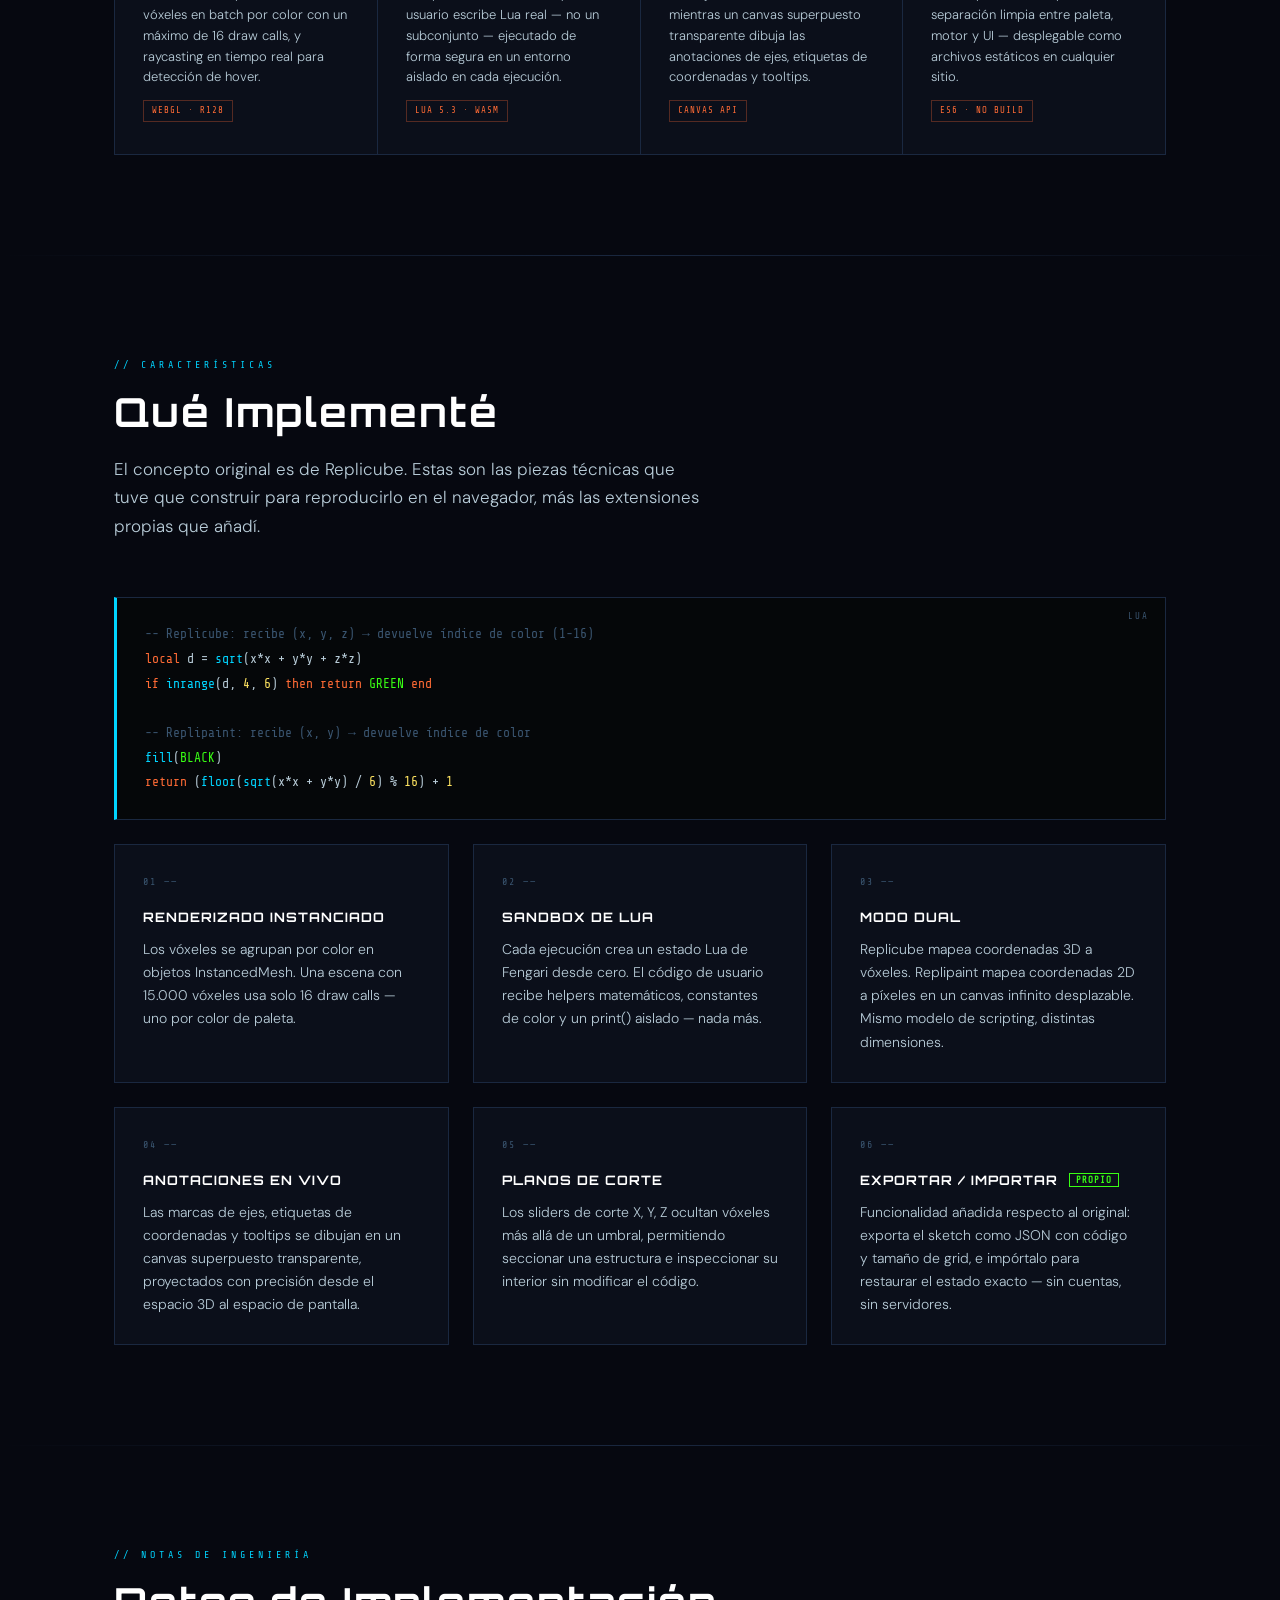
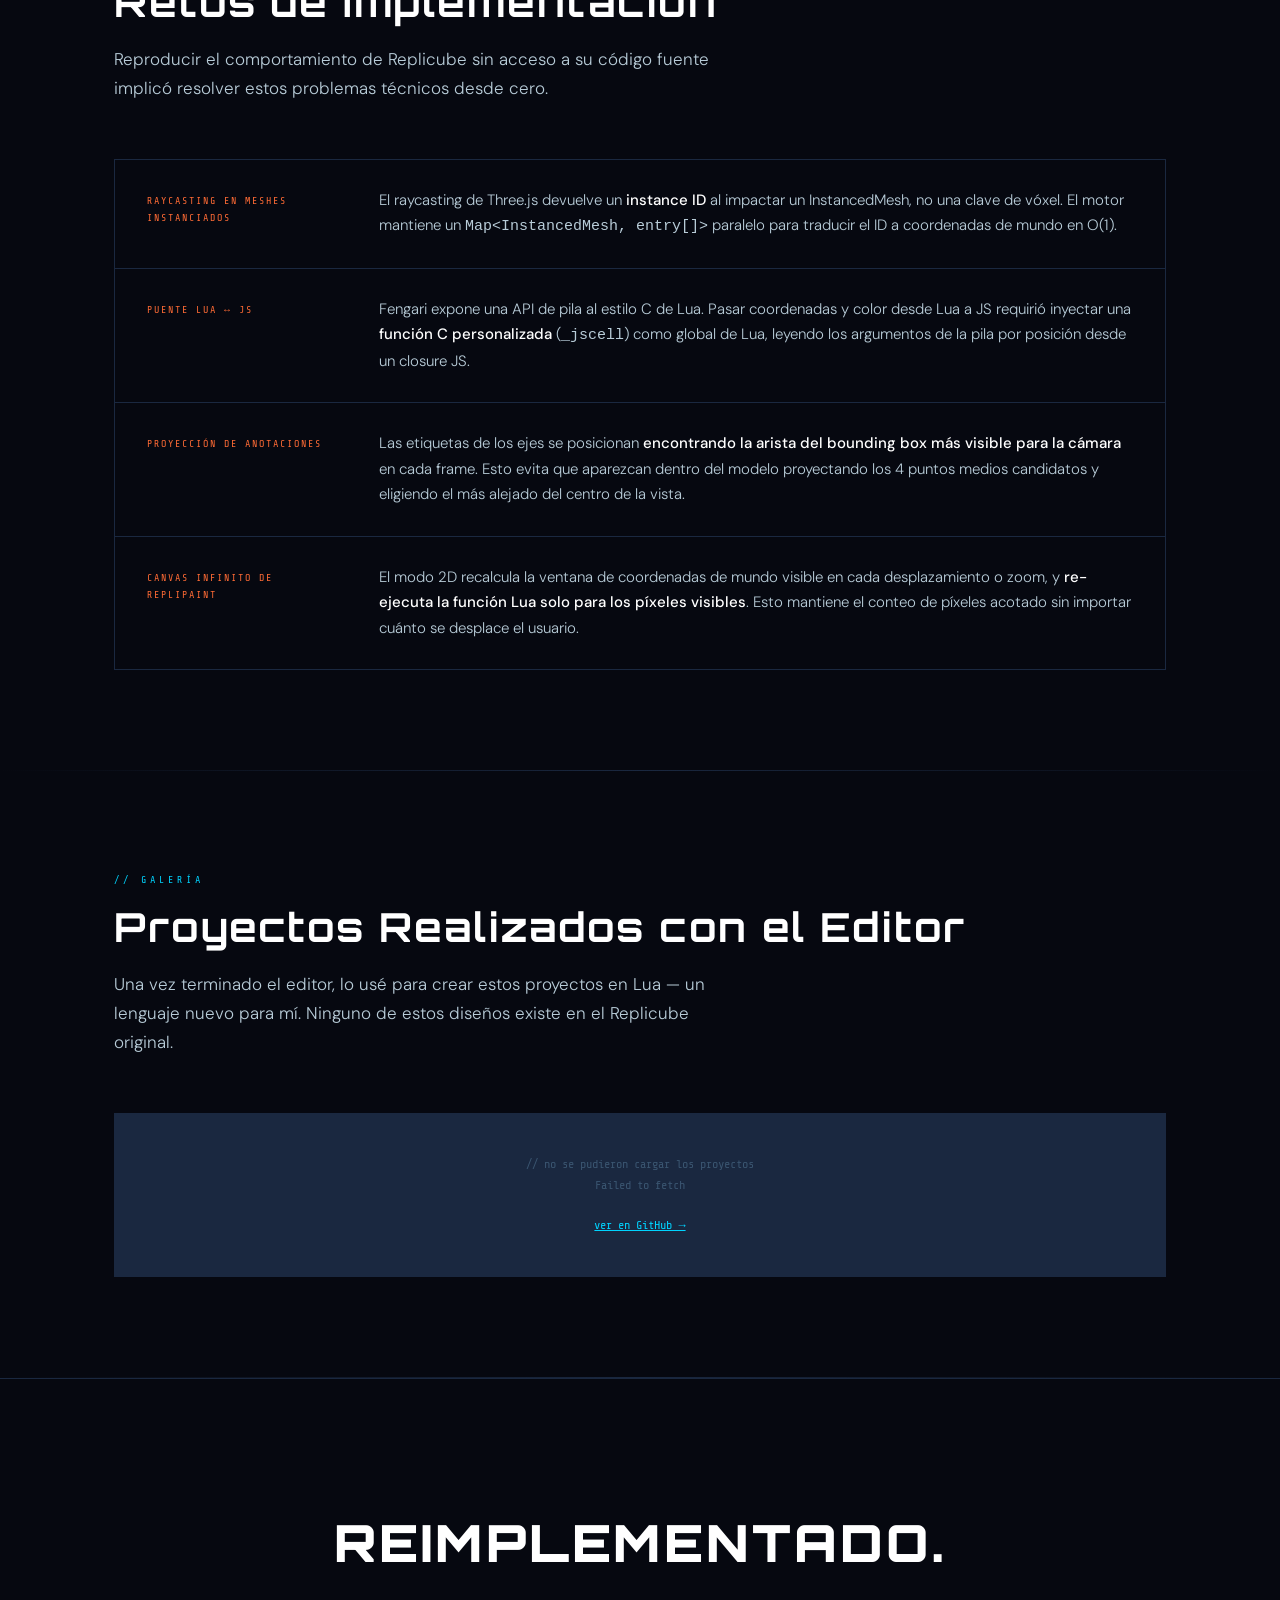
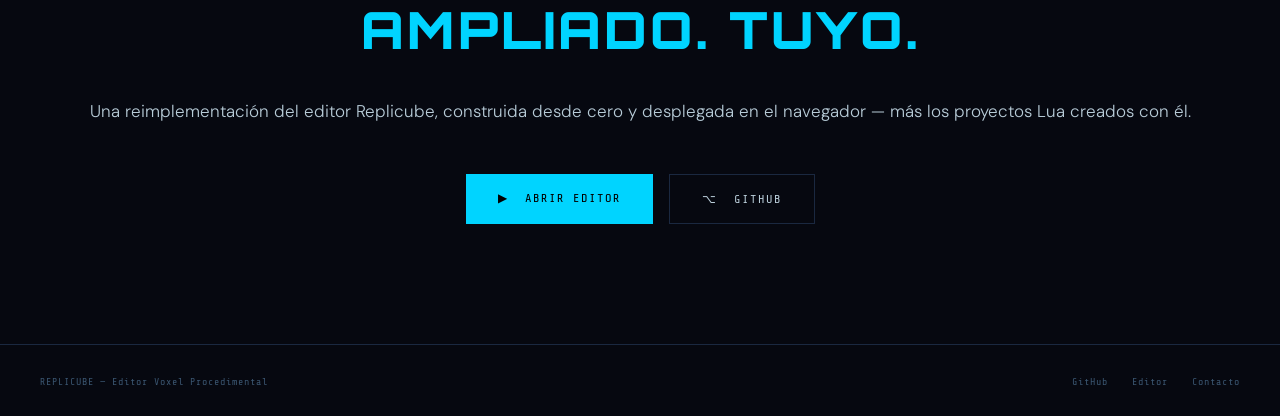
==== commit 689c2b44: "Revise title and descriptions for Replicube editor Updated the title and meta description for improv" ====
--- a/index.html
+++ b/index.html
@@ -3,8 +3,8 @@
 <head>
 <meta charset="UTF-8">
 <meta name="viewport" content="width=device-width, initial-scale=1.0">
-<title>Replicube — Editor Voxel y Pixel Procedimental</title>
-<meta name="description" content="Editor procedimental de vóxeles 3D y píxeles 2D con scripting Lua, Three.js y WebGL. Sin instalación, funciona en el navegador.">
+<title>Replicube — Reimplementación de un Editor Voxel Procedimental</title>
+<meta name="description" content="Reimplementación propia del editor Replicube — vóxeles 3D y píxeles 2D con scripting Lua, Three.js y WebGL. Sin instalación, funciona en el navegador.">
 <link rel="preconnect" href="https://fonts.googleapis.com">
 <link href="https://fonts.googleapis.com/css2?family=Orbitron:wght@700;900&family=Share+Tech+Mono&family=DM+Sans:wght@300;400;500&display=swap" rel="stylesheet">
 <style>
@@ -680,11 +680,11 @@
 
 <!-- HERO -->
 <div class="hero">
-  <p class="hero-eyebrow">// Herramienta de creative coding para el navegador</p>
+  <p class="hero-eyebrow">// Reimplementación de un editor de creative coding</p>
   <h1 class="hero-title">REPLI<span>CUBE</span></h1>
-  <p class="hero-subtitle-mono">Vóxeles 3D y Pixel Art 2D — Con Lua</p>
+  <p class="hero-subtitle-mono">Vóxeles 3D y Pixel Art 2D — Inspirado en <a href="https://www.walaber.com/replicube" target="_blank" style="color:inherit;text-decoration:underline;text-underline-offset:3px;">Replicube</a></p>
   <p class="hero-desc">
-    Escribe una función. Obtén un mundo 3D. Un editor procedimental de vóxeles y píxeles que funciona completamente en el navegador — sin instalaciones, sin servidores, sin pasos de compilación.
+    Reimplementación propia del editor <a href="https://www.walaber.com/replicube" target="_blank" style="color:var(--accent);text-decoration:none;">Replicube</a> original. Misma idea central: una función recibe coordenadas y devuelve un color — pero construido desde cero con Three.js, Fengari y Canvas API, y ampliado con funciones propias como exportación, importación y un modo 2D de pixel art.
   </p>
   <div class="hero-actions">
     <a href="editor/index.html" class="btn-primary">▶ &nbsp;Abrir Editor</a>
@@ -780,8 +780,8 @@
 <section id="stack">
   <div class="reveal">
     <span class="section-label">// stack técnico</span>
-    <h2 class="section-title">Cero Backend.<br>Máxima Potencia.</h2>
-    <p class="section-desc">Cada componente funciona completamente en el navegador. Sin servidores, sin compilación, sin gestores de paquetes.</p>
+    <h2 class="section-title">Stack Técnico</h2>
+    <p class="section-desc">Todo el proyecto funciona como archivos estáticos desplegados en GitHub Pages — sin servidores, sin compilación, sin gestores de paquetes. Inspirado en la arquitectura de <a href="https://www.walaber.com/replicube" target="_blank" style="color:var(--accent);text-decoration:none;">replicube.com</a> y reimplementado de forma independiente.</p>
   </div>
   <div class="stack-grid reveal">
     <div class="stack-card">
@@ -817,8 +817,8 @@
 <section id="features">
   <div class="reveal">
     <span class="section-label">// características</span>
-    <h2 class="section-title">Cómo Funciona</h2>
-    <p class="section-desc">El modelo es simple: escribe una función pura que recibe coordenadas y devuelve un color. El motor hace el resto.</p>
+    <h2 class="section-title">Qué Implementé</h2>
+    <p class="section-desc">El concepto original es de Replicube. Estas son las piezas técnicas que tuve que construir para reproducirlo en el navegador, más las extensiones propias que añadí.</p>
   </div>
 
   <div class="code-block reveal" data-lang="lua">
@@ -858,8 +858,8 @@
     </div>
     <div class="feature-card">
       <div class="feature-num">06 ——</div>
-      <div class="feature-title">EXPORTAR / IMPORTAR</div>
-      <div class="feature-desc">Exporta tu sketch como archivo JSON con el código y el tamaño del grid. Importa cualquier archivo para restaurar el estado exacto del editor — sin cuentas, sin servidores.</div>
+      <div class="feature-title">EXPORTAR / IMPORTAR <span style="font-family:var(--mono);font-size:9px;color:var(--green);border:1px solid var(--green);padding:1px 6px;margin-left:6px;vertical-align:middle;">PROPIO</span></div>
+      <div class="feature-desc">Funcionalidad añadida respecto al original: exporta el sketch como JSON con código y tamaño de grid, e impórtalo para restaurar el estado exacto — sin cuentas, sin servidores.</div>
     </div>
   </div>
 </section>
@@ -870,8 +870,8 @@
 <section id="challenges">
   <div class="reveal">
     <span class="section-label">// notas de ingeniería</span>
-    <h2 class="section-title">Retos Técnicos</h2>
-    <p class="section-desc">Los problemas interesantes que hubo que resolver para que todo esto funcione en un navegador.</p>
+    <h2 class="section-title">Retos de Implementación</h2>
+    <p class="section-desc">Reproducir el comportamiento de Replicube sin acceso a su código fuente implicó resolver estos problemas técnicos desde cero.</p>
   </div>
   <div class="challenges-list reveal">
     <div class="challenge-item">
@@ -899,8 +899,8 @@
 <section id="examples">
   <div class="reveal">
     <span class="section-label">// galería</span>
-    <h2 class="section-title">Mis Proyectos</h2>
-    <p class="section-desc">Haz clic en cualquier proyecto para abrirlo en el editor.</p>
+    <h2 class="section-title">Proyectos Realizados con el Editor</h2>
+    <p class="section-desc">Una vez terminado el editor, lo usé para crear estos proyectos en Lua — un lenguaje nuevo para mí. Ninguno de estos diseños existe en el Replicube original.</p>
   </div>
   <div id="examples-grid" class="examples-grid reveal">
     <div class="gallery-loading">
@@ -984,9 +984,7 @@
         const data = await jsonRes.json();
 
         const previewUrl = `${RAW}/${encodeURIComponent(folder.name)}/preview.png`;
-        const hash = btoa(JSON.stringify({ version: data.version || 1, mode: data.mode, gridSize: data.gridSize, code: data.code }));
-
-        return { folder: folder.name, data, previewUrl, hash };
+        return { folder: folder.name, data, previewUrl };
       } catch (e) {
         return null;
       }
@@ -996,7 +994,7 @@
     if (!valid.length) throw new Error('No se pudieron cargar los proyectos');
 
     GRID.innerHTML = valid.map(({ folder, data, previewUrl, hash }) => `
-      <a class="example-card" href="editor/index.html#${hash}" target="_blank">
+      <a class="example-card" href="editor/index.html?project=${encodeURIComponent(folder.name)}" target="_blank">
         <div class="example-preview" style="background:#090b0f;">
           <img
             src="${previewUrl}"
@@ -1010,7 +1008,7 @@
           <span class="example-mode-tag ${data.mode || 'replicube'}">${data.mode || 'replicube'} · ${data.gridSize ? '±'+data.gridSize : ''}</span>
           <div class="example-name">${folderToTitle(folder)}</div>
           <div class="example-code">${codePreview(data.code || '')}</div>
-          <span class="example-tag">→ Open in editor</span>
+          <span class="example-tag">→ Abrir en el editor</span>
         </div>
       </a>
     `).join('');
@@ -1030,8 +1028,8 @@
 
 <!-- CTA -->
 <div class="cta-section reveal">
-  <h2 class="cta-title">ESCRIBE UNA FUNCIÓN.<br><span>OBTÉN UN MUNDO.</span></h2>
-  <p class="cta-sub">Sin instalaciones. Sin servidores. Abre el editor y empieza a programar.</p>
+  <h2 class="cta-title">REIMPLEMENTADO.<br><span>AMPLIADO. TUYO.</span></h2>
+  <p class="cta-sub">Una reimplementación del editor Replicube, construida desde cero y desplegada en el navegador — más los proyectos Lua creados con él.</p>
   <div style="display:flex;gap:16px;justify-content:center;flex-wrap:wrap">
     <a href="editor/index.html" class="btn-primary">▶ &nbsp;Abrir Editor</a>
     <a href="https://github.com/miguelgomez75/Cc" target="_blank" class="btn-secondary">⌥ &nbsp;GitHub</a>
